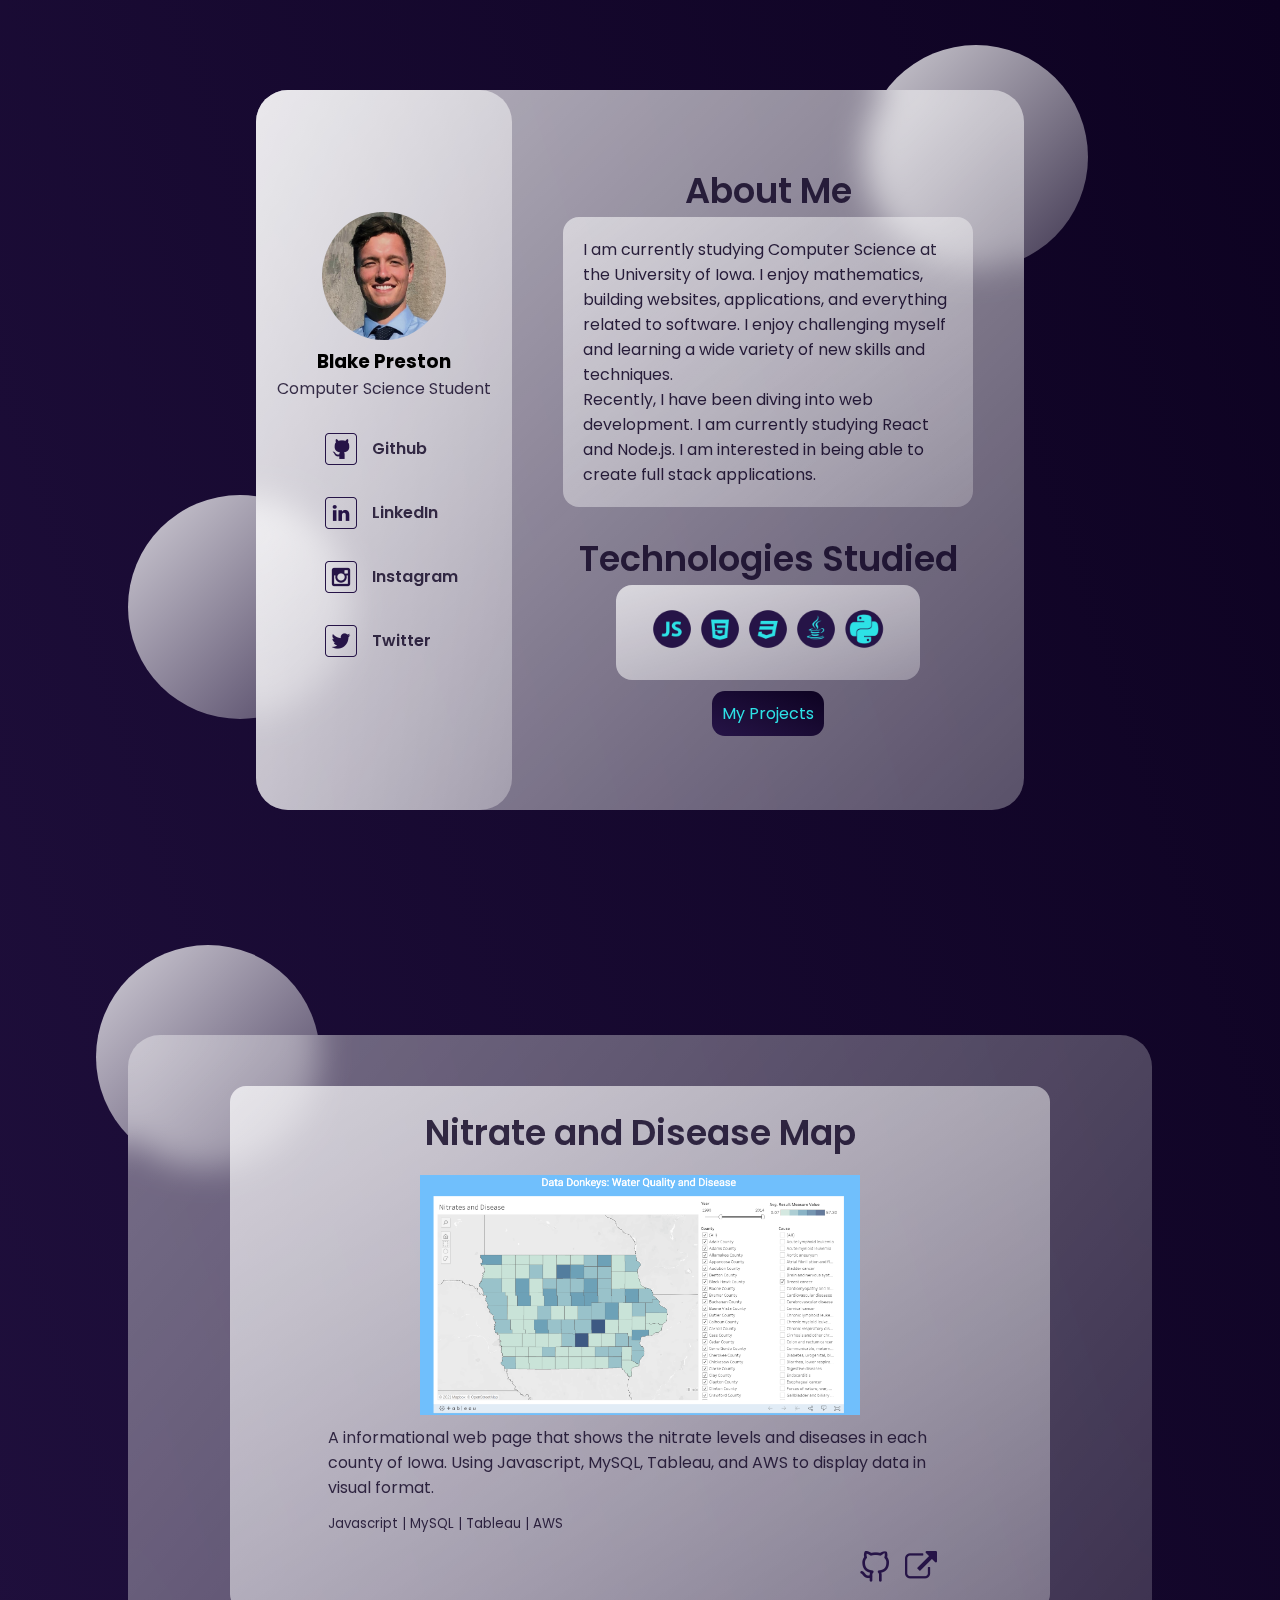
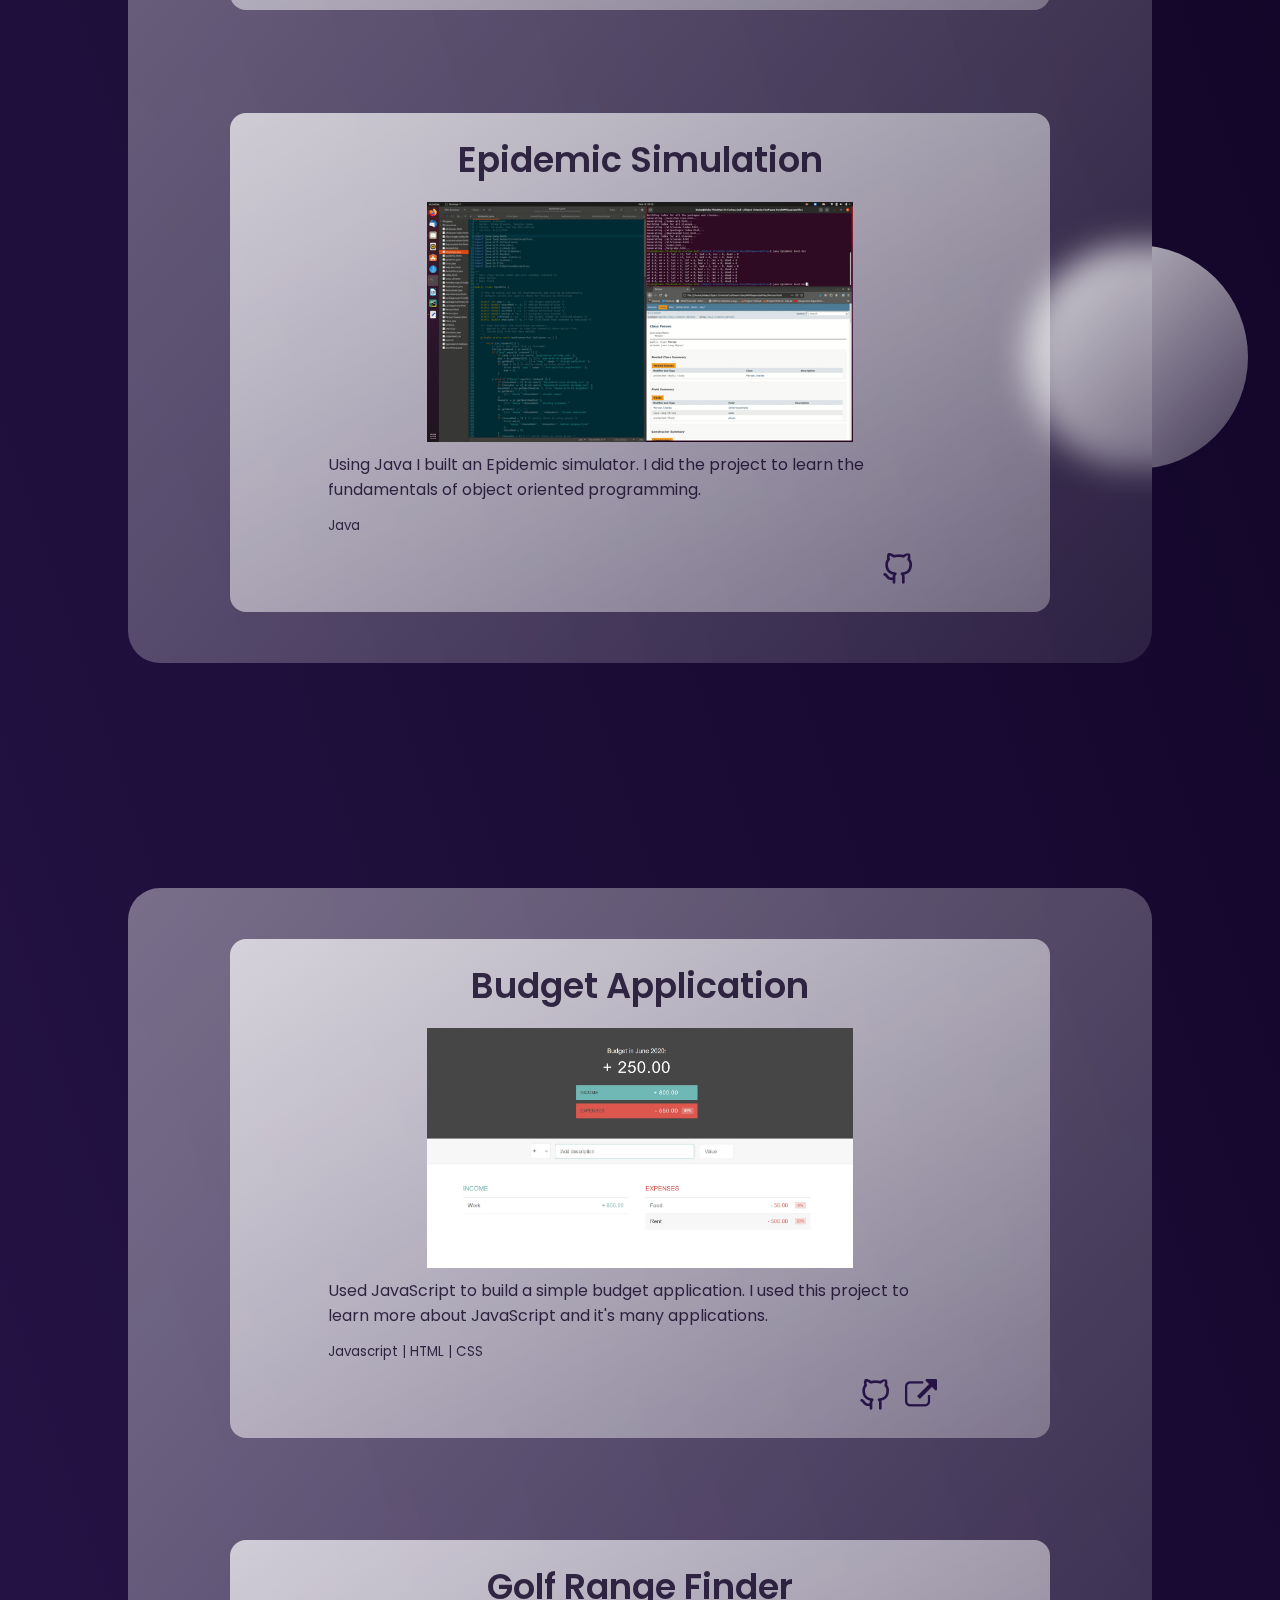
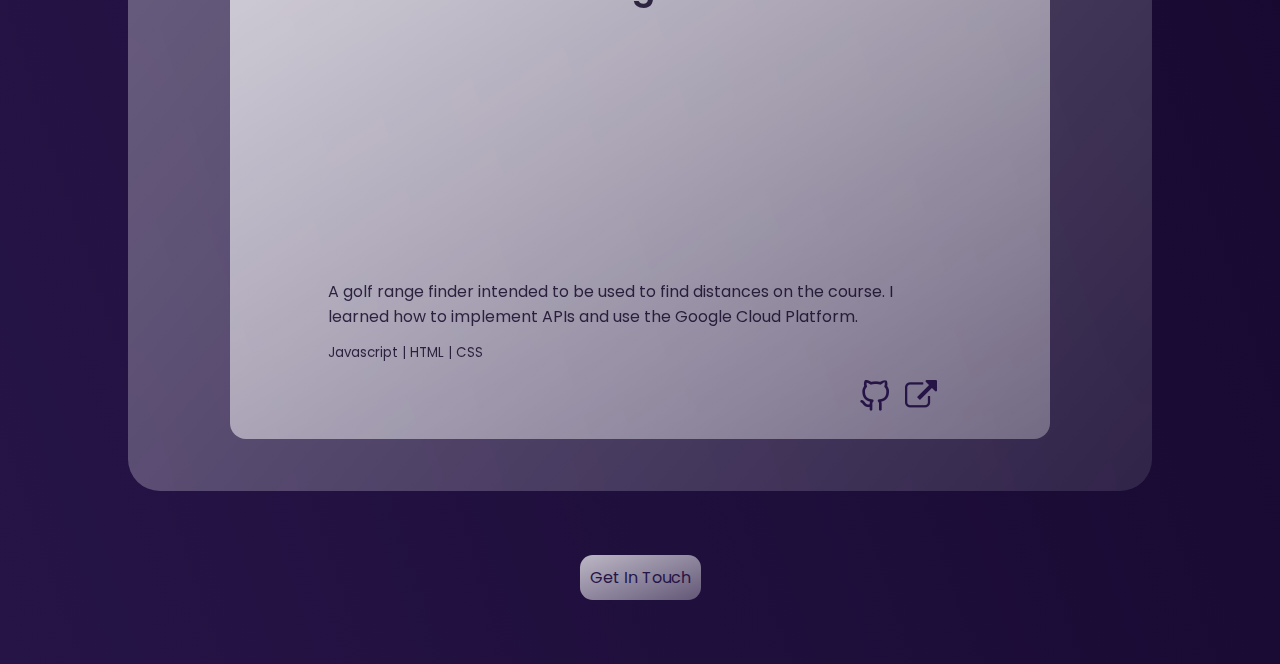
==== index.html @ d29ff4df "Change file names" ====
<!DOCTYPE html>
<html lang="en">
<head>
    <meta charset="UTF-8">
    <meta http-equiv="X-UA-Compatible" content="IE=edge">
    <meta name="viewport" content="width=device-width">
    <link rel="stylesheet" href="style.css">
    <link rel="preconnect" href="https://fonts.gstatic.com">
    <link href="https://fonts.googleapis.com/css2?family=Poppins&display=swap" rel="stylesheet">
    <title>Blake Preston | CS Student</title>
</head>
<body>
    <main>
        <section class="mainContainer">
            <div class="dashboard">
                <div class="profile">
                    <img src="images/profilePicsmall.jpg" alt="" id="profileImage">
                    <h3>Blake Preston</h3>
                    <p>Computer Science Student</p>
                </div>
                <div class="links">
                    <a href="https://github.com/blakepreston" target="_blank" class="linkA">
                        <div class="link">
                            <img src="images/github.png" alt="">
                            <h2>Github</h2>
                        </div>
                    </a>
                    <a href="https://www.linkedin.com/in/blake-preston/" target="_blank" class="linkA">
                        <div class="link">
                            <img src="images/linkedin.png" alt="">
                            <h2>LinkedIn</h2>
                        </div>
                    </a>
                    <a href="https://www.instagram.com/blakethedev/?hl=en" target="_blank" class="linkA">
                        <div class="link">
                            <img src="images/instagram.png" alt="">
                            <h2>Instagram</h2>
                        </div>
                    </a>
                    <a href="https://twitter.com/blakeppreston" target="_blank" class="linkA">
                        <div class="link">
                            <img src="images/twitter.png" alt="">
                            <h2>Twitter</h2>
                        </div>
                    </a>
                </div>
            </div>

        <div class="dashboard2">
            <div class="about">
                <h1>About Me</h1>
                <p>
                    I am currently studying Computer Science at the University of Iowa. I enjoy mathematics, 
                    building websites, applications, and everything related to software. I enjoy challenging 
                    myself and learning a wide variety of new skills and techniques.
                <br>
                    Recently, I have been diving into web development. I am currently studying React and Node.js.
                    I am interested in being able to create full stack applications.
                </p>
            </div>
                <div class="technology">
                    <h1>Technologies Studied</h1>
                    <div class="logos">
                        <div class="logo">
                            <img src="images/javascript2.png" alt="">
                        </div>
                        <div class="logo">
                            <img src="images/html2.png" alt="">
                        </div>
                        <div class="logo">
                            <img src="images/css2.png" alt="">
                        </div>
                        <div class="logo">
                            <img src="images/java.png" alt="">
                        </div>
                        <div class="logo">
                            <img src="images/python.png" alt="">
                        </div>
                    </div>
                 </div>

                 <div class="dashboardButton">
                     <a href="#secondContainer">My Projects</a>
                 </div>
        </div>
        </section>

        <section class="secondContainer" id="secondContainer">
            <div class="projectsTab">
                <h1>Nitrate and Disease Map</h1>
                <img src="images/nitrateMap.PNG" alt="" id="projectImage">
                <p>
                    A informational web page that shows the nitrate levels and diseases in each county
                    of Iowa. Using Javascript, MySQL, Tableau, and AWS to display data in visual format. 
                </p>
                <p><small>Javascript  |  MySQL  |  Tableau  |  AWS</small></p>
                <div class="buttons">
                    <a href="https://github.com/blakepreston/DiseaseAndNitrates" target="_blank"><img src="images/gitmini.png" alt=""></a>
                    <a href="https://nitratesdisease.netlify.app/" target="_blank"><img src="images/link.png" alt=""></a>
                </div>
            </div>
            <div class="projectsTab">
                <h1>Epidemic Simulation</h1>
                <img src="images/Epidemic.gif" alt="" id="projectImage">
                <p>
                    Using Java I built an Epidemic simulator. I did the project to learn the fundamentals 
                    of object oriented programming. 
                </p>
                <p><small>Java</small></p>
                <div class="buttons">
                    <a href="https://github.com/blakepreston/EpidemicSimulator" target="_blank"><img src="images/gitmini.png" alt=""></a>
                    <!-- <a href=""><img src="images/link.png" alt=""></a> -->
                </div>
            </div>
        </section>

        <section class="thirdContainer">
            <div class="projectsTab">
                <h1>Budget Application</h1>
                <img src="images/budgetApplication.JPG" alt="" id="projectImage">
                <p>
                    Used JavaScript to build a simple budget application. I used this project to learn more 
                    about JavaScript and it's many applications. 
                </p>
                <p><small>Javascript  |  HTML  |  CSS  </small></p>
                <div class="buttons">
                    <a href="https://github.com/blakepreston/BudgetApp" target="_blank"><img src="images/gitmini.png" alt=""></a>
                    <a href="https://blakebudgetapp.netlify.app/" target="_blank"><img src="images/link.png" alt=""></a>
                </div>
            </div>
            <div class="projectsTab">
                <h1>Golf Range Finder</h1>
                <img src="images/rangeFinder.PNG" alt="" id="projectImage">
                <p>
                    A golf range finder intended to be used to find distances on the course. I learned how to implement
                    APIs and use the Google Cloud Platform. 
                </p>
                <p><small>Javascript  |  HTML  |  CSS  </small></p>
                <div class="buttons">
                    <a href="https://github.com/blakepreston/GolfRangeFinder" target="_blank"><img src="images/gitmini.png" alt=""></a>
                    <a href="https://rangefinder.netlify.app/" target="_blank"><img src="images/link.png" alt=""></a>
                </div>
            </div>
        </section>

        <div class="contactMe">
            <a href="mailto:blake.p.preston@gmail.com">Get In Touch</a>
        </div>

    </main>


    <div class="circle1"></div>
    <div class="circle2"></div>
    <div class="circle3"></div>
    <div class="circle4"></div>
</body>
</html>
---- style.css ----
* {
  margin: 0;
  padding: 0;
  box-sizing: border-box;
  font-family: "Poppins", sans-serif;
  scroll-behavior: smooth;
}

h1 {
  color: #0d0221;
  opacity: 0.8;
  font-weight: 600;
  font-size: 2.2rem;
}

h2 {
  color: #0d0221;
  opacity: 0.8;
  font-weight: 600;
  font-size: 1rem;
}

p {
  color: #0d0221;
  opacity: 0.8;
}

main {
  min-height: 100vh;
  background: linear-gradient(to right top, #261447, #0d0221);
  display: flex;
  align-items: center;
  justify-content: center;
  flex-direction: column;
}

.mainContainer {
  background: white;
  min-height: 80vh;
  width: 60%;
  background: linear-gradient(
    to right bottom,
    rgba(255, 255, 255, 0.7),
    rgba(255, 255, 255, 0.3)
  );
  border-radius: 2rem;
  z-index: 5;
  backdrop-filter: blur(1rem);
  display: flex;
  margin-top: 10vh;
}

.circle1,
.circle2,
.circle3,
.circle4 {
  background: white;
  background: linear-gradient(
    to right bottom,
    rgba(255, 255, 255, 0.8),
    rgba(255, 255, 255, 0.2)
  );
  width: 20em;
  height: 20em;
  position: absolute;
  z-index: 1;
  border-radius: 50%;
}

.circle1 {
  top: 5%;
  right: 15%;
}

.circle2 {
  top: 55%;
  left: 10%;
}

.circle3 {
  top: 105%;
  right: 75%;
}

.circle4 {
  top: 205%;
  left: 80%;
}

#profileImage {
  height: 8rem;
  border-radius: 50%;
}

.link img {
  height: 2rem;
  padding: 0rem 15px;
}

.linkA {
  text-decoration: none;
  color: #0d0221;
}

.dashboard {
  flex: 0.8;
  display: flex;
  justify-content: center;
  align-items: center;
  flex-direction: column;
  text-align: center;
  background: linear-gradient(
    to right bottom,
    rgba(255, 255, 255, 0.7),
    rgba(255, 255, 255, 0.3)
  );
  border-radius: 2rem;
}

.link {
  display: flex;
  margin: 2rem 0rem;
  align-items: center;
}

.dashboard2 {
  flex: 1.6;
  display: flex;
  justify-content: center;
  align-items: center;
  flex-direction: column;
}

.about p {
  /* width: 80%; */
  background: linear-gradient(
    to right bottom,
    rgba(255, 255, 255, 0.7),
    rgba(255, 255, 255, 0.3)
  );
  padding: 20px;
  border-radius: 1rem;
  margin-left: 10%;
  margin-right: 10%;
}

.about h1 {
  text-align: center;
}

.technology h1 {
  text-align: center;
  margin-top: 25px;
}

.logos {
  background: linear-gradient(
    to right bottom,
    rgba(255, 255, 255, 0.7),
    rgba(255, 255, 255, 0.3)
  );
  padding: 20px;
  border-radius: 1rem;
  margin-left: 10%;
  margin-right: 10%;
}

.logos {
  display: flex;
  justify-content: center;
  align-items: center;
}

.logos img {
  height: 3rem;
}

.dashboardButton {
  background: linear-gradient(to right top, #261447, #0d0221);
  padding: 10px;
  border-radius: 0.8rem;
  margin-top: 2%;
  margin-left: 10%;
  margin-right: 10%;
  transition-duration: 0.2s;
}

.dashboardButton a:hover {
  padding: 11px;
  transition-duration: 0.2s;
}

.dashboardButton a {
  text-decoration: none;
  color: #2de2e6;
  transition-duration: 0.2s;
}

/***Project Containers***/

.secondContainer {
  background: white;
  min-height: 80vh;
  width: 80%;
  background: linear-gradient(
    to right bottom,
    rgba(255, 255, 255, 0.4),
    rgba(255, 255, 255, 0.1)
  );
  border-radius: 2rem;
  z-index: 5;
  backdrop-filter: blur(1rem);
  display: flex;
  margin-top: 25vh;
}

.thirdContainer {
  background: white;
  min-height: 80vh;
  width: 80%;
  background: linear-gradient(
    to right bottom,
    rgba(255, 255, 255, 0.4),
    rgba(255, 255, 255, 0.1)
  );
  border-radius: 2rem;
  z-index: 5;
  backdrop-filter: blur(1rem);
  display: flex;
  margin-top: 25vh;
}

.projectsTab {
  width: 40%;
  background: linear-gradient(
    to right bottom,
    rgba(255, 255, 255, 0.7),
    rgba(255, 255, 255, 0.3)
  );
  padding: 20px;
  border-radius: 1rem;
  margin-left: 5%;
  margin-right: 5%;
  margin-top: 5%;
  margin-bottom: 5%;
  display: flex;
  flex-direction: column;
  align-items: center;
  justify-content: center;
}

.projectsTab img {
  margin-top: 1rem;
  height: 15rem;
}

.projectsTab p {
  width: 80%;
  margin-top: 10px;
}

.buttons img {
  height: 2rem;
  margin-left: 10px;
}

.buttons {
  margin-left: 65%;
}

/** Scroll Bar **/
/* width */
::-webkit-scrollbar {
  width: 10px;
  background: #0d0221;
}

::-webkit-scrollbar-track {
  width: 5px;
}

/* Handle */
::-webkit-scrollbar-thumb {
  background: #261447;
  border-radius: 10px;
}

/** Contact Me **/

.contactMe {
  background: linear-gradient(
    to right bottom,
    rgba(255, 255, 255, 0.7),
    rgba(255, 255, 255, 0.3)
  );
  padding: 10px;
  border-radius: 0.8rem;
  margin-top: 5%;
  margin-left: 10%;
  margin-right: 10%;
  margin-bottom: 5%;
  transition-duration: 0.2s;
}

.contactMe a:hover {
  padding: 11px;
  transition-duration: 0.2s;
  color: #2de2e6;
}

.contactMe a {
  text-decoration: none;
  color: #261447;
  transition-duration: 0.2s;
}

/** Mobile Set Up **/

@media screen and (max-width: 1500px) {
  .secondContainer {
    flex-direction: column;
    justify-content: center;
    align-items: center;
  }

  .thirdContainer {
    flex-direction: column;
    justify-content: center;
    align-items: center;
  }
}

@media screen and (max-width: 825px) {
  .mainContainer {
    width: 90vw;
  }

  .circle4 {
    top: 205%;
    left: 50%;
  }
}

@media screen and (max-width: 1600px) {
  .circle1,
  .circle2,
  .circle3,
  .circle4 {
    width: 18em;
    height: 18em;
  }
}

@media screen and (max-width: 1435px) {
  .circle1,
  .circle2,
  .circle3,
  .circle4 {
    width: 16em;
    height: 16em;
  }
}

@media screen and (max-width: 1284px) {
  .circle1,
  .circle2,
  .circle3,
  .circle4 {
    width: 14em;
    height: 14em;
  }

  .projectsTab {
    width: 80%;
  }
}

@media screen and (max-width: 1118px) {
  .circle1,
  .circle2,
  .circle3,
  .circle4 {
    width: 12em;
    height: 12em;
  }

  .projectsTab {
    width: 80%;
  }
}

@media screen and (max-width: 956px) {
  .circle1,
  .circle2,
  .circle3,
  .circle4 {
    width: 10em;
    height: 10em;
  }
}

@media screen and (max-width: 500px) {
  .mainContainer {
    flex-direction: column;
    padding-bottom: 25px;
  }

  .dashboard {
    padding-top: 25px;
  }
}

@media screen and (max-width: 728px) {
  .projectsTab {
    width: 90%;
  }

  .secondContainer {
    width: 95%;
  }

  .thirdContainer {
    width: 95%;
  }
}

@media screen and (max-width: 550px) {
  #projectImage {
    height: 12rem;
  }
}

@media screen and (max-width: 430px) {
  #projectImage {
    height: 10rem;
  }
}
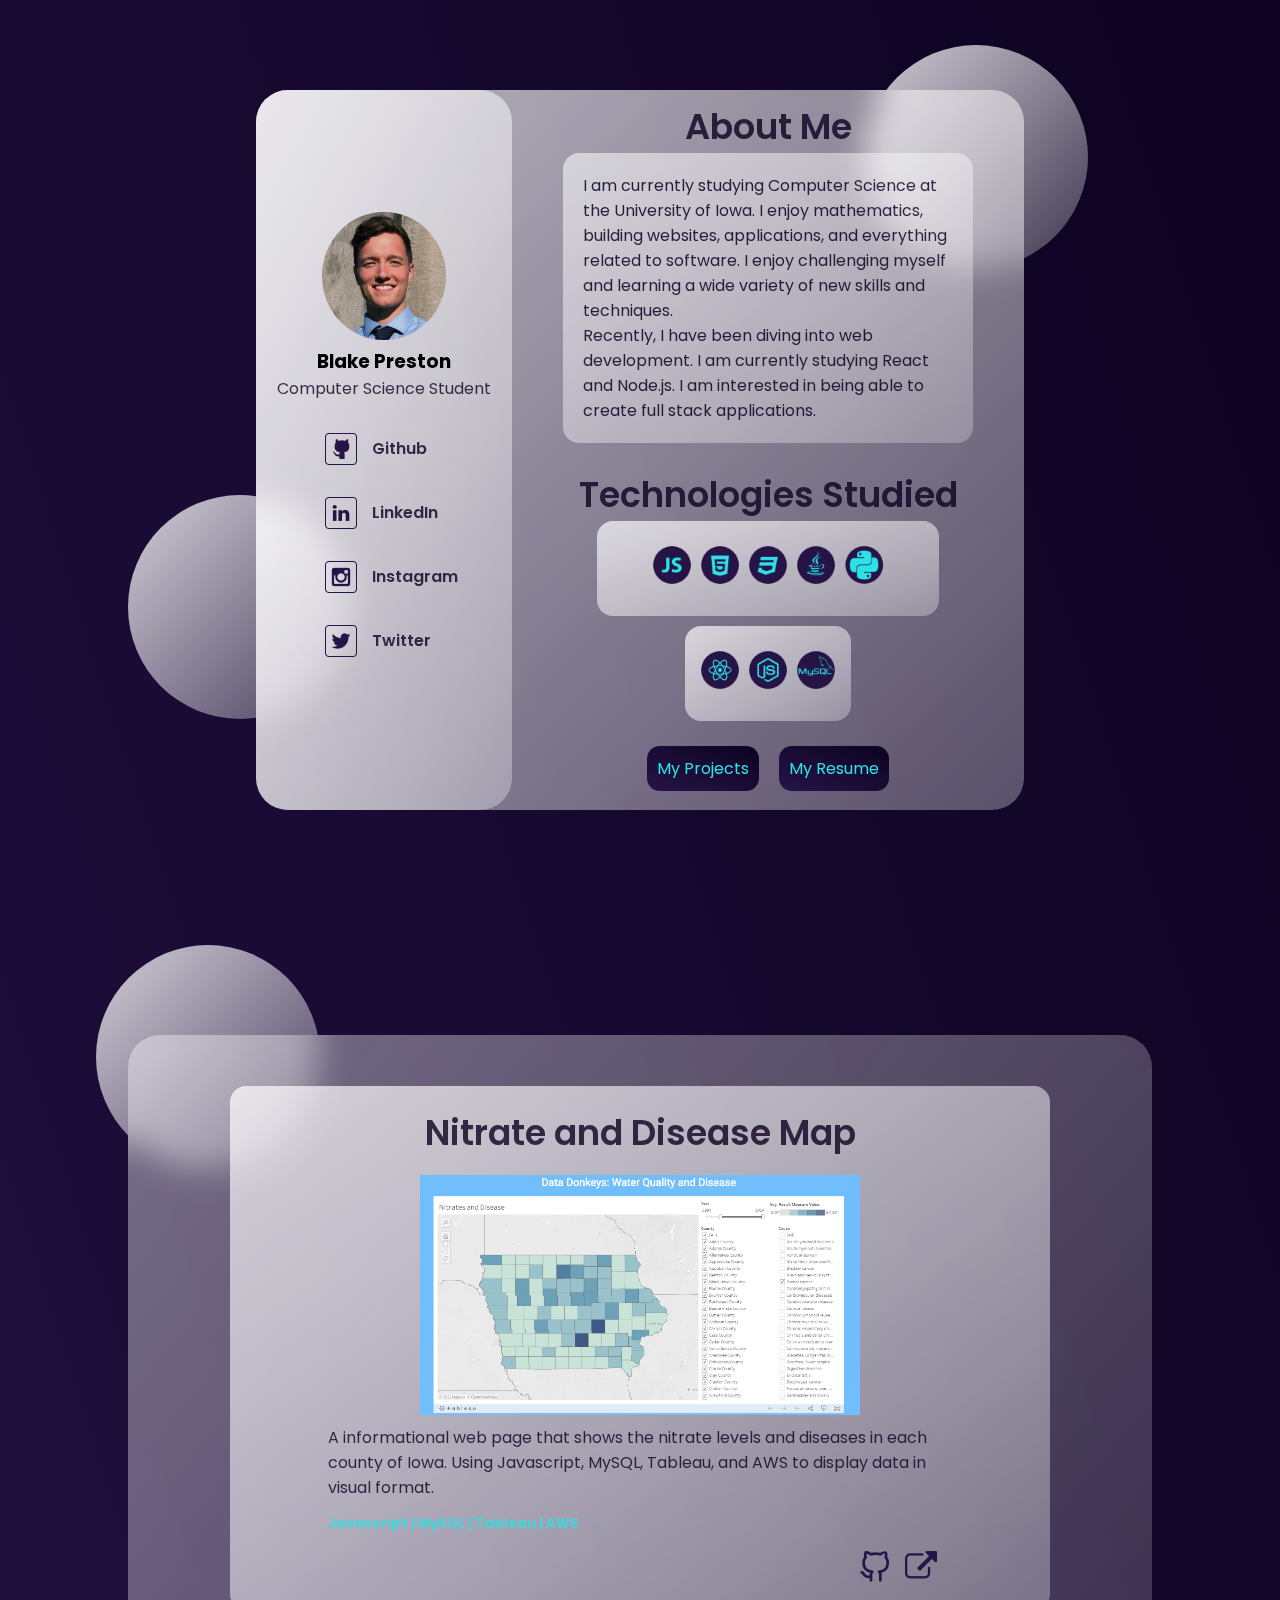
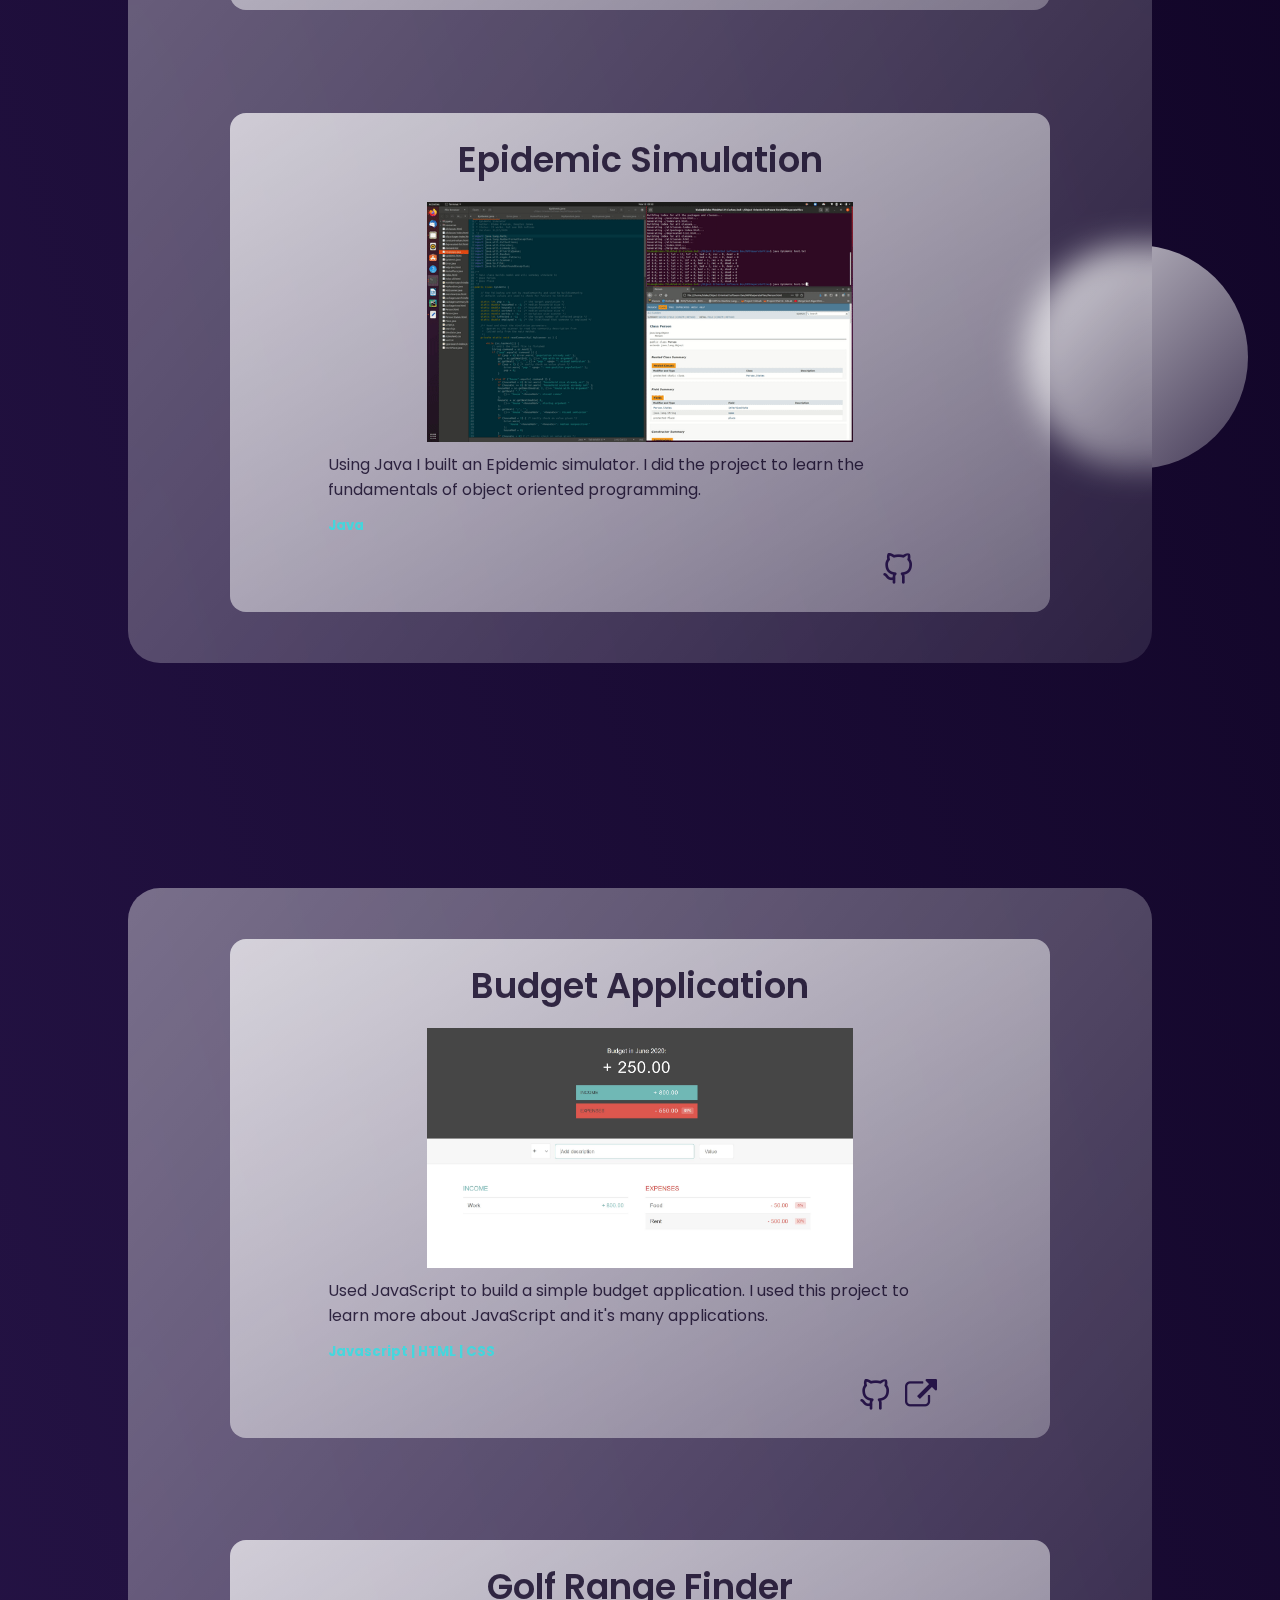
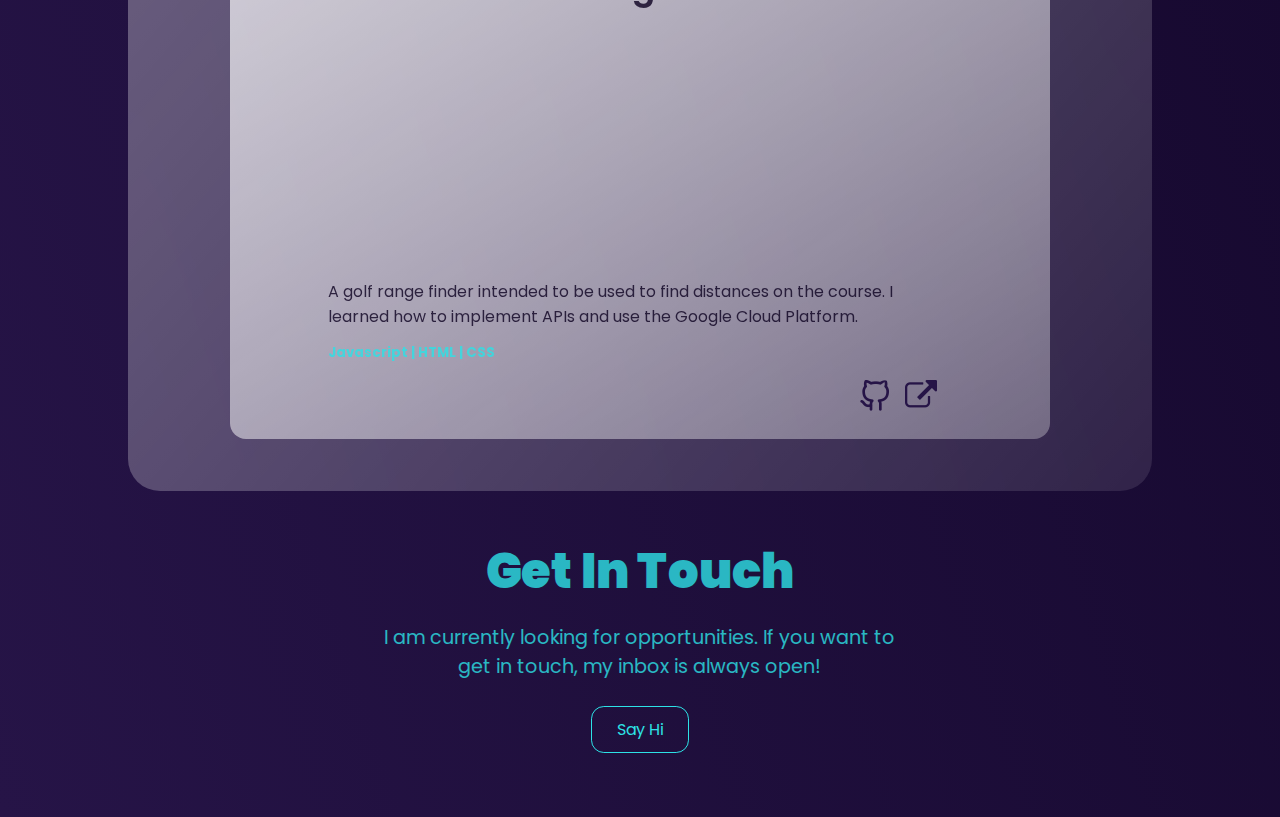
==== commit 63969b23: "Added more technologies" ====
--- a/index.html
+++ b/index.html
@@ -79,9 +79,35 @@
                     </div>
                  </div>
 
-                 <div class="dashboardButton">
-                     <a href="#secondContainer">My Projects</a>
+                 <div class="technology2">
+                    <div class="logos">
+                        <div class="logo">
+                            <img src="images/react.png" alt="">
+                        </div>
+                        <div class="logo">
+                            <img src="images/nodejs.png" alt="">
+                        </div>
+                        <div class="logo">
+                            <img src="images/mysql.png" alt="">
+                        </div>
+                        <!-- <div class="logo">
+                            <img src="images/java.png" alt="">
+                        </div>
+                        <div class="logo">
+                            <img src="images/python.png" alt="">
+                        </div> -->
+                    </div>
                  </div>
+
+                 <div class="buttonContainer">
+                     <div class="dashboardButton">
+                        <a href="#secondContainer">My Projects</a>
+                    </div>
+                    <div class="dashboardButton">
+                        <a href="#secondContainer">My Resume</a>
+                    </div>
+                 </div>
+                 
         </div>
         </section>
 
@@ -143,8 +169,13 @@
             </div>
         </section>
 
+        <div class="contact">
+            <h1>Get In Touch</h1>
+            <p>I am currently looking for opportunities. If you want to get in touch, my inbox is always open!</p>
+        </div>
+
         <div class="contactMe">
-            <a href="mailto:blake.p.preston@gmail.com">Get In Touch</a>
+            <a href="mailto:blake.p.preston@gmail.com">Say Hi</a>
         </div>
 
     </main>
--- a/style.css
+++ b/style.css
@@ -25,6 +25,11 @@
   opacity: 0.8;
 }
 
+small {
+  color: #2de2e6;
+  font-weight: 700;
+}
+
 main {
   min-height: 100vh;
   background: linear-gradient(to right top, #261447, #0d0221);
@@ -153,6 +158,10 @@
   margin-top: 25px;
 }
 
+.technology2 {
+  margin-top: 10px;
+}
+
 .logos {
   background: linear-gradient(
     to right bottom,
@@ -161,8 +170,8 @@
   );
   padding: 20px;
   border-radius: 1rem;
-  margin-left: 10%;
-  margin-right: 10%;
+  margin-left: 5%;
+  margin-right: 5%;
 }
 
 .logos {
@@ -180,8 +189,7 @@
   padding: 10px;
   border-radius: 0.8rem;
   margin-top: 2%;
-  margin-left: 10%;
-  margin-right: 10%;
+  margin: 10px;
   transition-duration: 0.2s;
 }
 
@@ -194,6 +202,14 @@
   text-decoration: none;
   color: #2de2e6;
   transition-duration: 0.2s;
+}
+
+.buttonContainer {
+  margin-top: 15px;
+  display: flex;
+  flex-direction: row;
+  align-items: center;
+  justify-content: center;
 }
 
 /***Project Containers***/
@@ -288,14 +304,12 @@
 /** Contact Me **/
 
 .contactMe {
-  background: linear-gradient(
-    to right bottom,
-    rgba(255, 255, 255, 0.7),
-    rgba(255, 255, 255, 0.3)
-  );
+  border: 1px solid #2de2e6;
   padding: 10px;
+  padding-left: 25px;
+  padding-right: 25px;
   border-radius: 0.8rem;
-  margin-top: 5%;
+  margin-top: 2%;
   margin-left: 10%;
   margin-right: 10%;
   margin-bottom: 5%;
@@ -310,8 +324,30 @@
 
 .contactMe a {
   text-decoration: none;
-  color: #261447;
-  transition-duration: 0.2s;
+  color: #2de2e6;
+  transition-duration: 0.2s;
+}
+
+.contact {
+  display: flex;
+  justify-content: center;
+  align-items: center;
+  flex-direction: column;
+  margin-top: 45px;
+}
+
+.contact h1 {
+  color: #2de2e6;
+  font-size: 3rem;
+  font-weight: 900;
+}
+
+.contact p {
+  font-size: 1.2rem;
+  color: #2de2e6;
+  margin-top: 15px;
+  width: 60%;
+  text-align: center;
 }
 
 /** Mobile Set Up **/
@@ -359,6 +395,10 @@
     width: 16em;
     height: 16em;
   }
+
+  .projectsTab {
+    width: 90%;
+  }
 }
 
 @media screen and (max-width: 1284px) {
@@ -428,6 +468,20 @@
   #projectImage {
     height: 12rem;
   }
+
+  .projectsTab h1 {
+    font-size: 1.5rem;
+  }
+
+  .projectsTab p {
+    width: 90%;
+    margin-top: 10px;
+  }
+
+  .dashboard2 p {
+    margin-left: 3%;
+    margin-right: 3%;
+  }
 }
 
 @media screen and (max-width: 430px) {
@@ -435,3 +489,9 @@
     height: 10rem;
   }
 }
+
+@media screen and (max-width: 400px) {
+  .projectsTab h1 {
+    font-size: 1.3rem;
+  }
+}
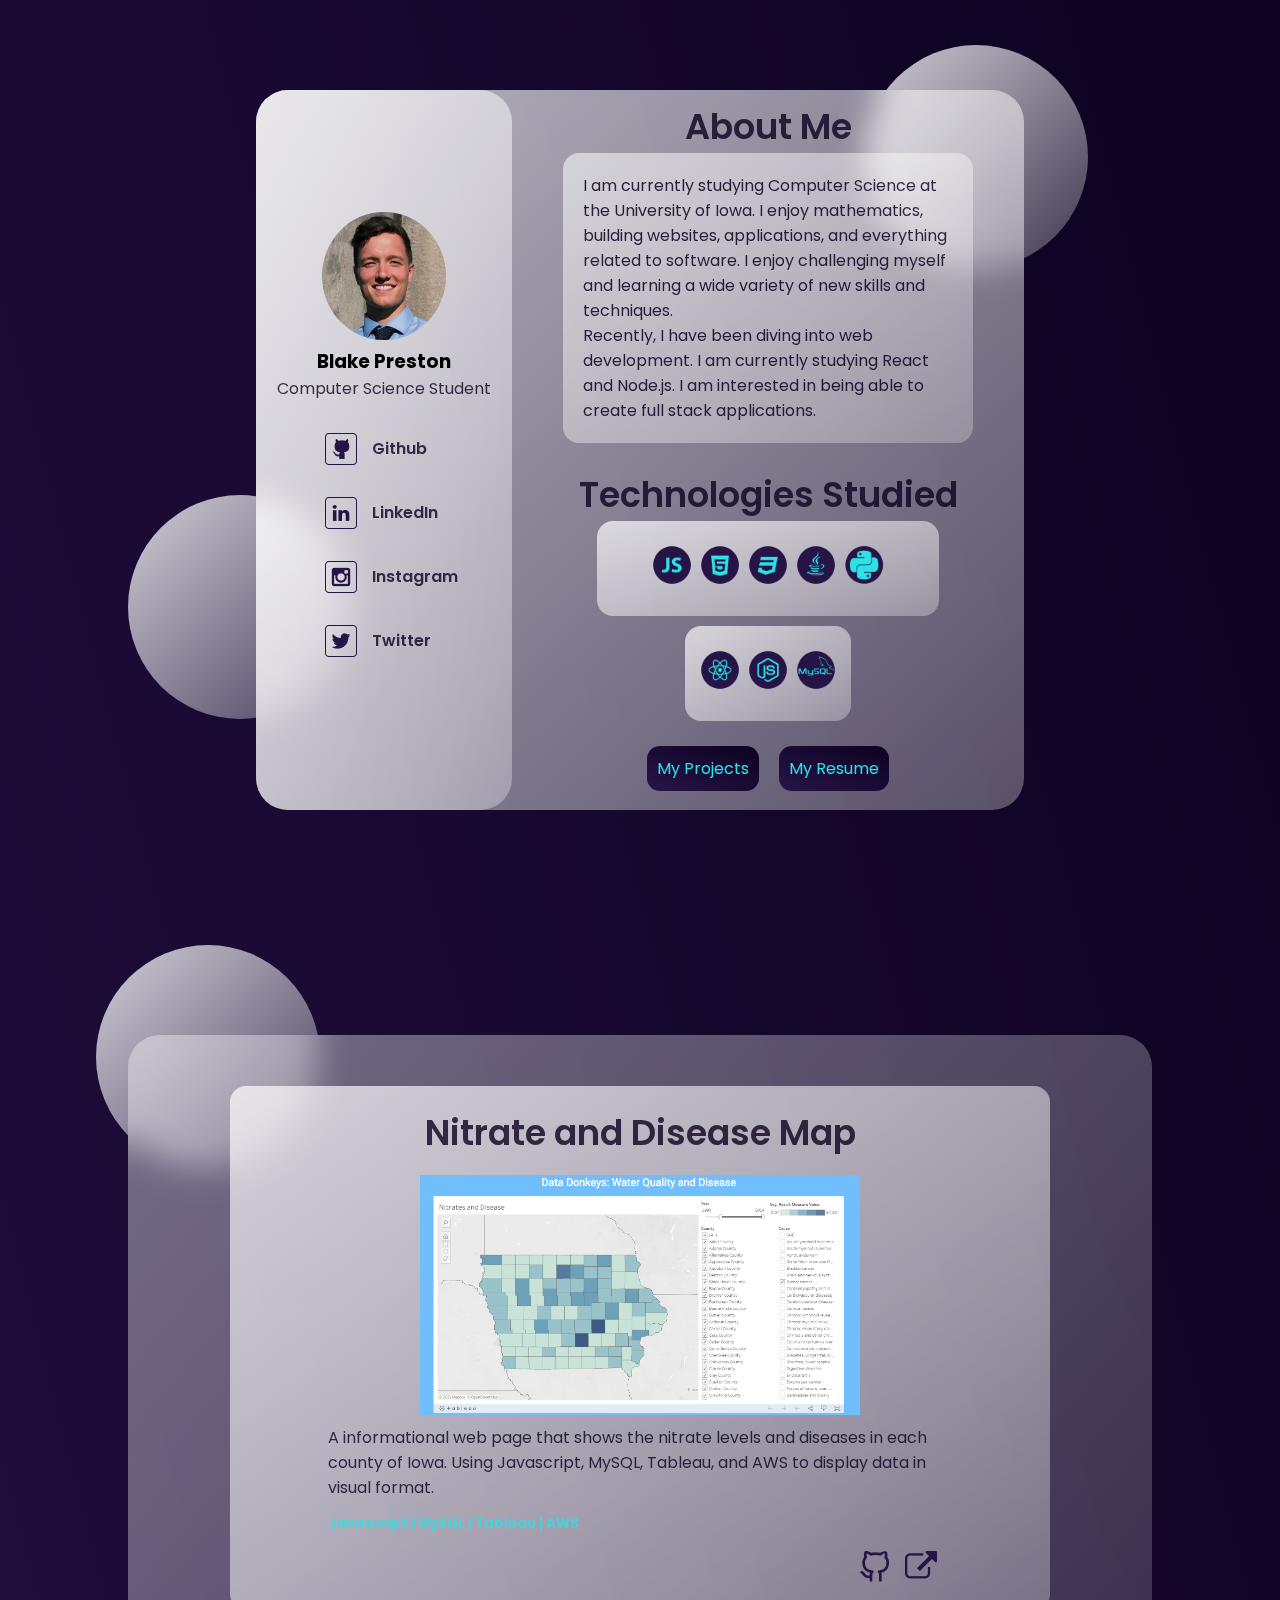
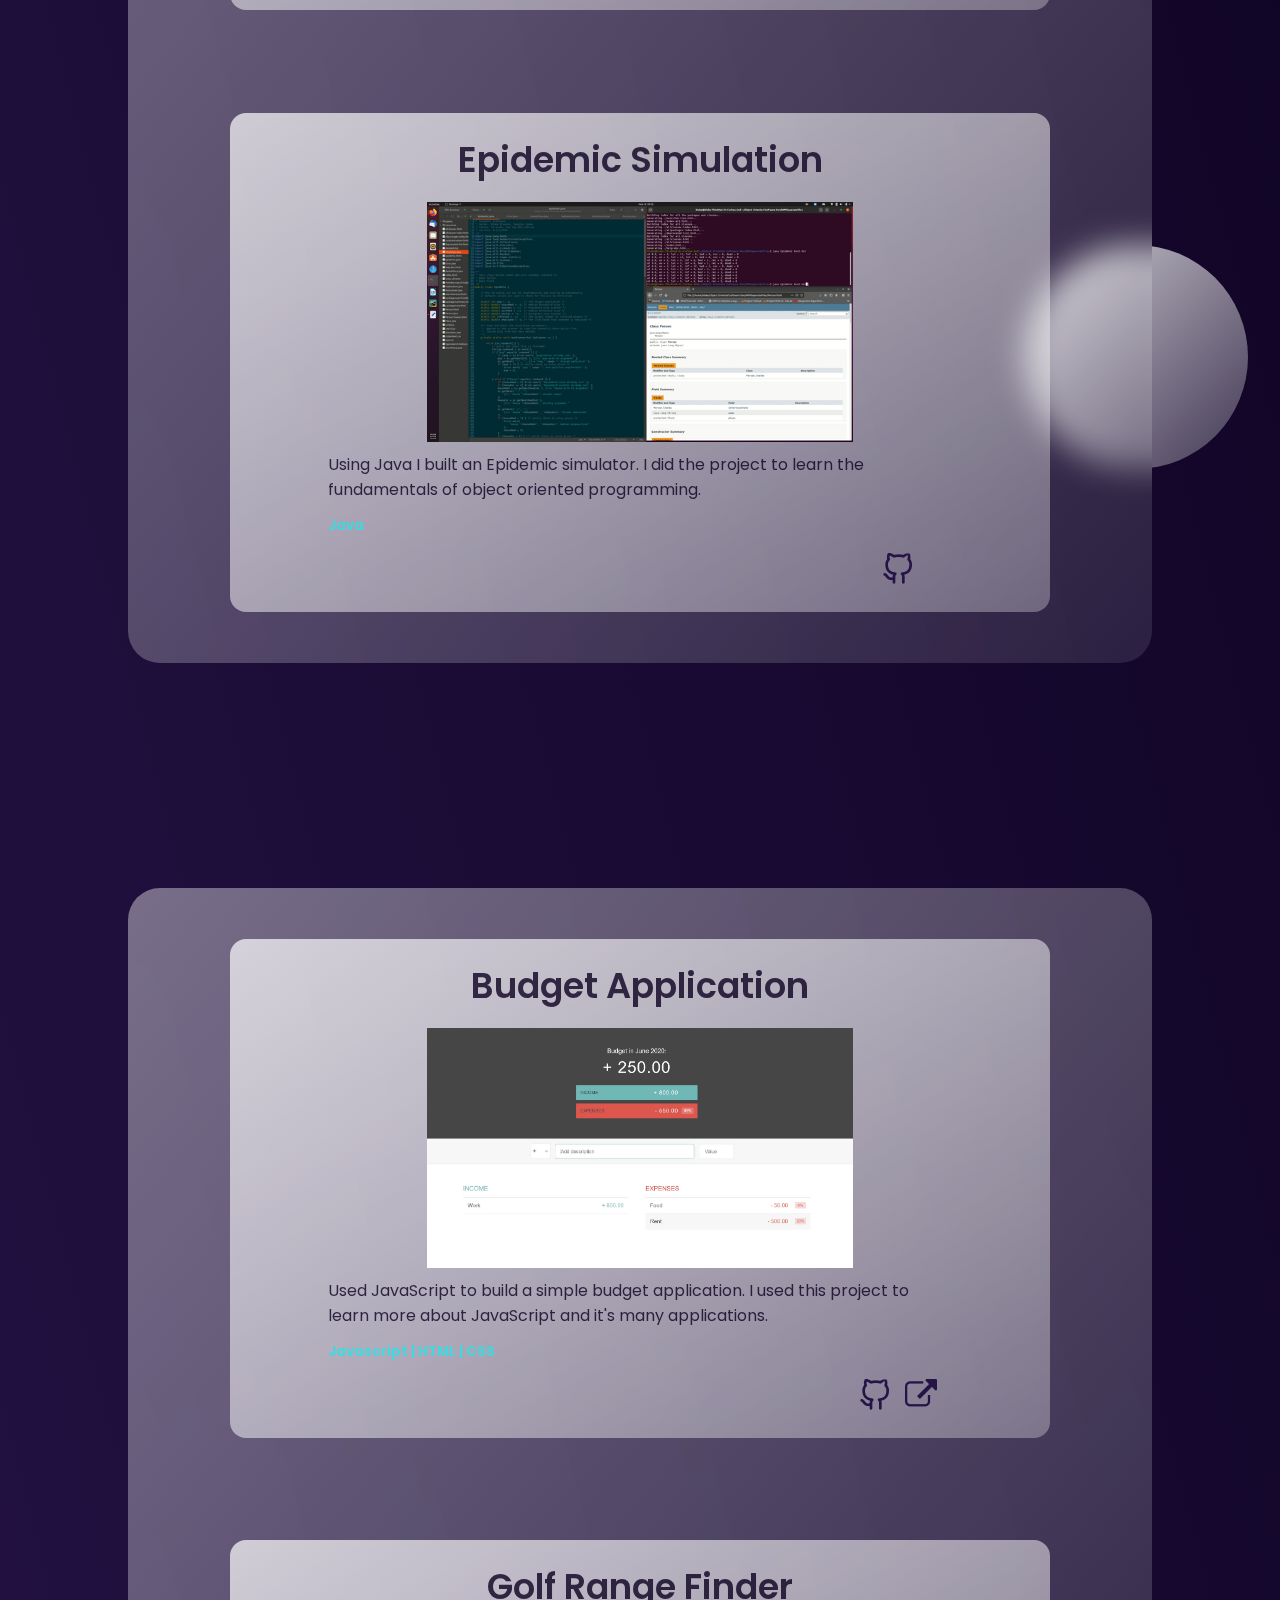
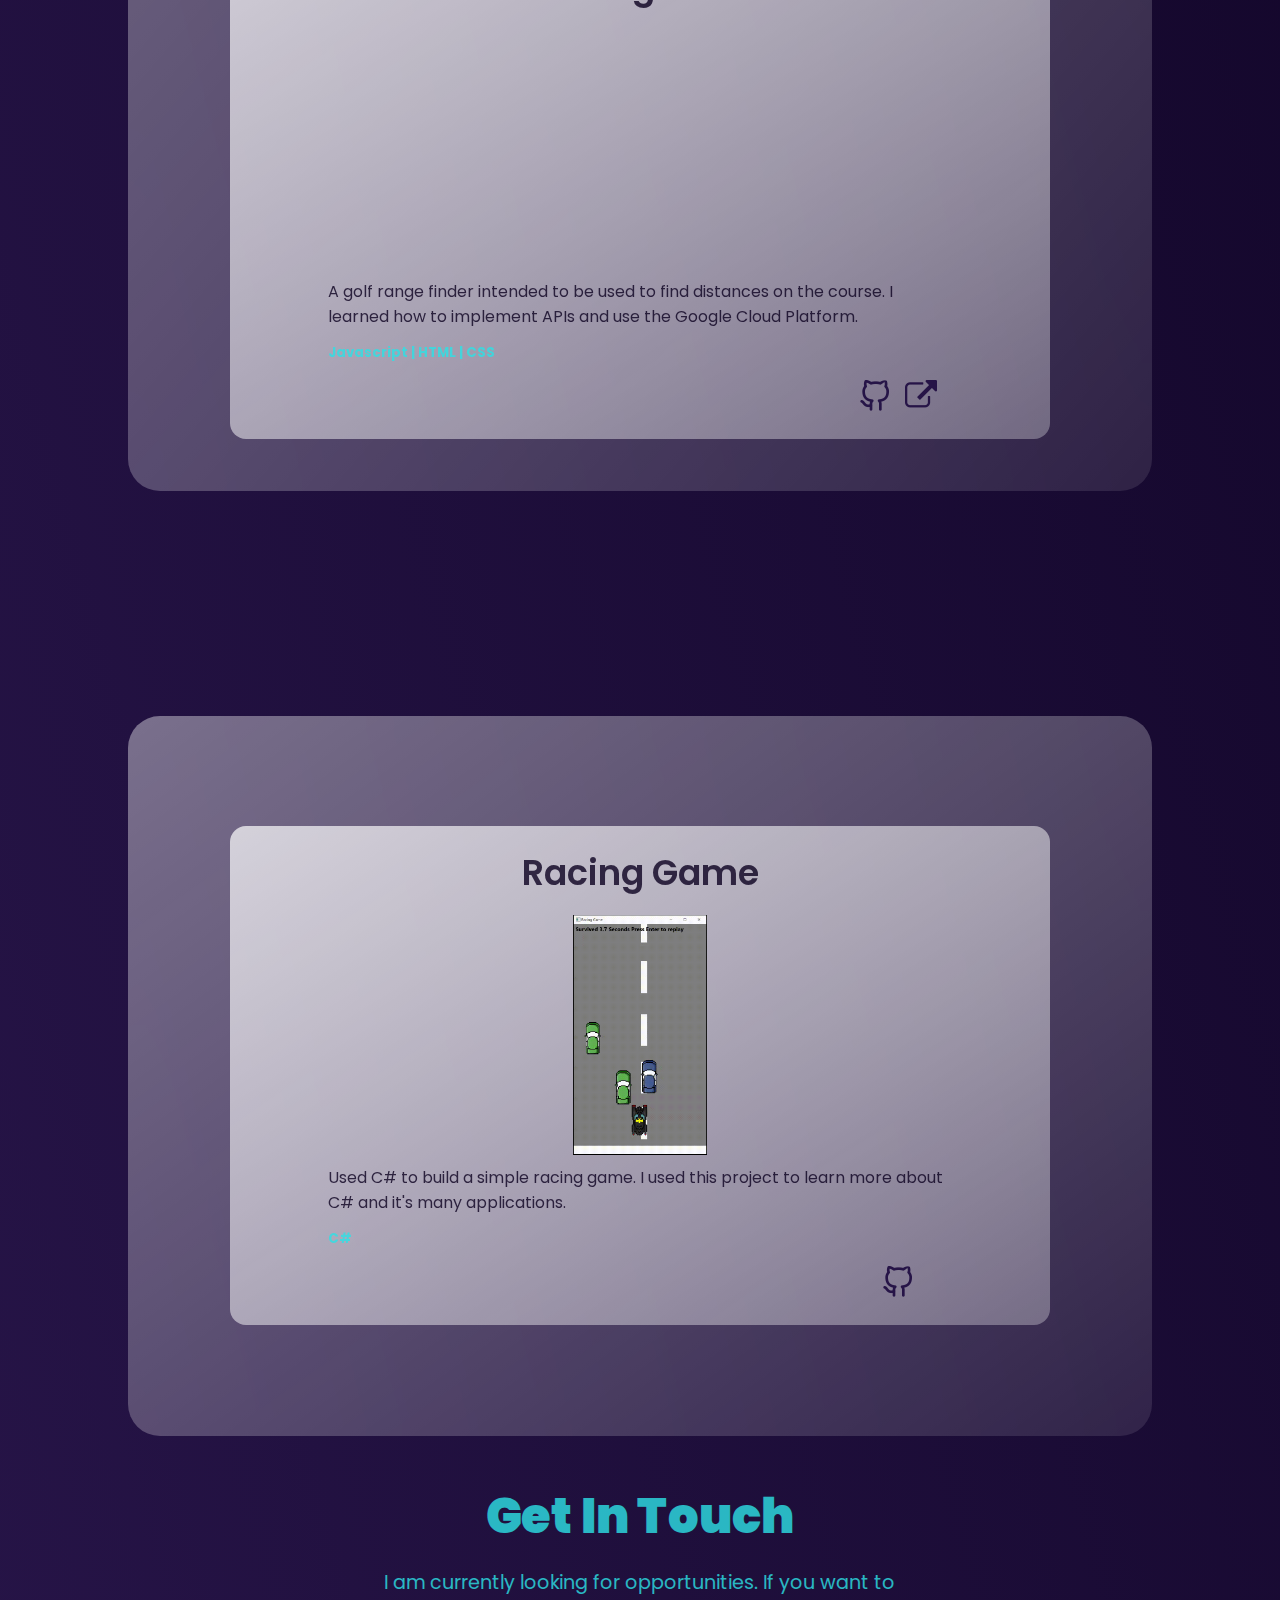
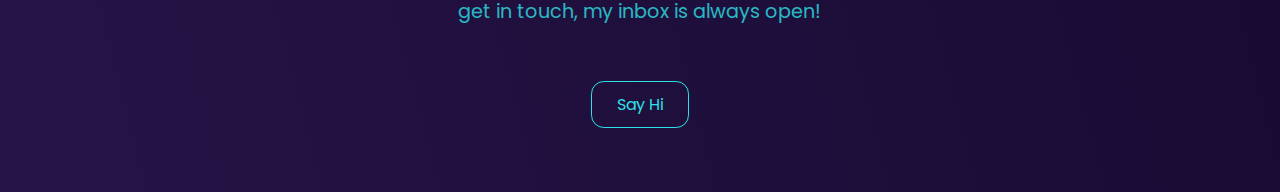
==== commit 5d77a161: "Added more projects" ====
--- a/index.html
+++ b/index.html
@@ -7,6 +7,7 @@
     <link rel="stylesheet" href="style.css">
     <link rel="preconnect" href="https://fonts.gstatic.com">
     <link href="https://fonts.googleapis.com/css2?family=Poppins&display=swap" rel="stylesheet">
+    <link rel="icon" href="images/webLogo.png">
     <title>Blake Preston | CS Student</title>
 </head>
 <body>
@@ -104,7 +105,7 @@
                         <a href="#secondContainer">My Projects</a>
                     </div>
                     <div class="dashboardButton">
-                        <a href="#secondContainer">My Resume</a>
+                        <a href="images/WebSiteResume.pdf" target="_blank">My Resume</a>
                     </div>
                  </div>
                  
@@ -165,6 +166,22 @@
                 <div class="buttons">
                     <a href="https://github.com/blakepreston/GolfRangeFinder" target="_blank"><img src="images/gitmini.png" alt=""></a>
                     <a href="https://rangefinder.netlify.app/" target="_blank"><img src="images/link.png" alt=""></a>
+                </div>
+            </div>
+        </section>
+
+        <section class="fourthContainer">
+            <div class="projectsTab">
+                <h1>Racing Game</h1>
+                <img src="images/carGame.gif" alt="" id="projectImage">
+                <p>
+                    Used C# to build a simple racing game. I used this project to learn more 
+                    about C# and it's many applications. 
+                </p>
+                <p><small>C#  </small></p>
+                <div class="buttons">
+                    <a href="https://github.com/blakepreston/Racing-Game" target="_blank"><img src="images/gitmini.png" alt=""></a>
+                    <!-- <a href="https://blakebudgetapp.netlify.app/" target="_blank"><img src="images/link.png" alt=""></a> -->
                 </div>
             </div>
         </section>
--- a/style.css
+++ b/style.css
@@ -246,6 +246,23 @@
   margin-top: 25vh;
 }
 
+.fourthContainer {
+  background: white;
+  min-height: 80vh;
+  width: 80%;
+  background: linear-gradient(
+    to right bottom,
+    rgba(255, 255, 255, 0.4),
+    rgba(255, 255, 255, 0.1)
+  );
+  border-radius: 2rem;
+  z-index: 5;
+  backdrop-filter: blur(1rem);
+  display: flex;
+  margin-top: 25vh;
+  justify-content: center;
+}
+
 .projectsTab {
   width: 40%;
   background: linear-gradient(
@@ -309,7 +326,7 @@
   padding-left: 25px;
   padding-right: 25px;
   border-radius: 0.8rem;
-  margin-top: 2%;
+  margin-top: 55px;
   margin-left: 10%;
   margin-right: 10%;
   margin-bottom: 5%;
@@ -360,6 +377,12 @@
   }
 
   .thirdContainer {
+    flex-direction: column;
+    justify-content: center;
+    align-items: center;
+  }
+
+  .fourthContainer {
     flex-direction: column;
     justify-content: center;
     align-items: center;
@@ -462,6 +485,10 @@
   .thirdContainer {
     width: 95%;
   }
+
+  .fourthContainer {
+    width: 95%;
+  }
 }
 
 @media screen and (max-width: 550px) {
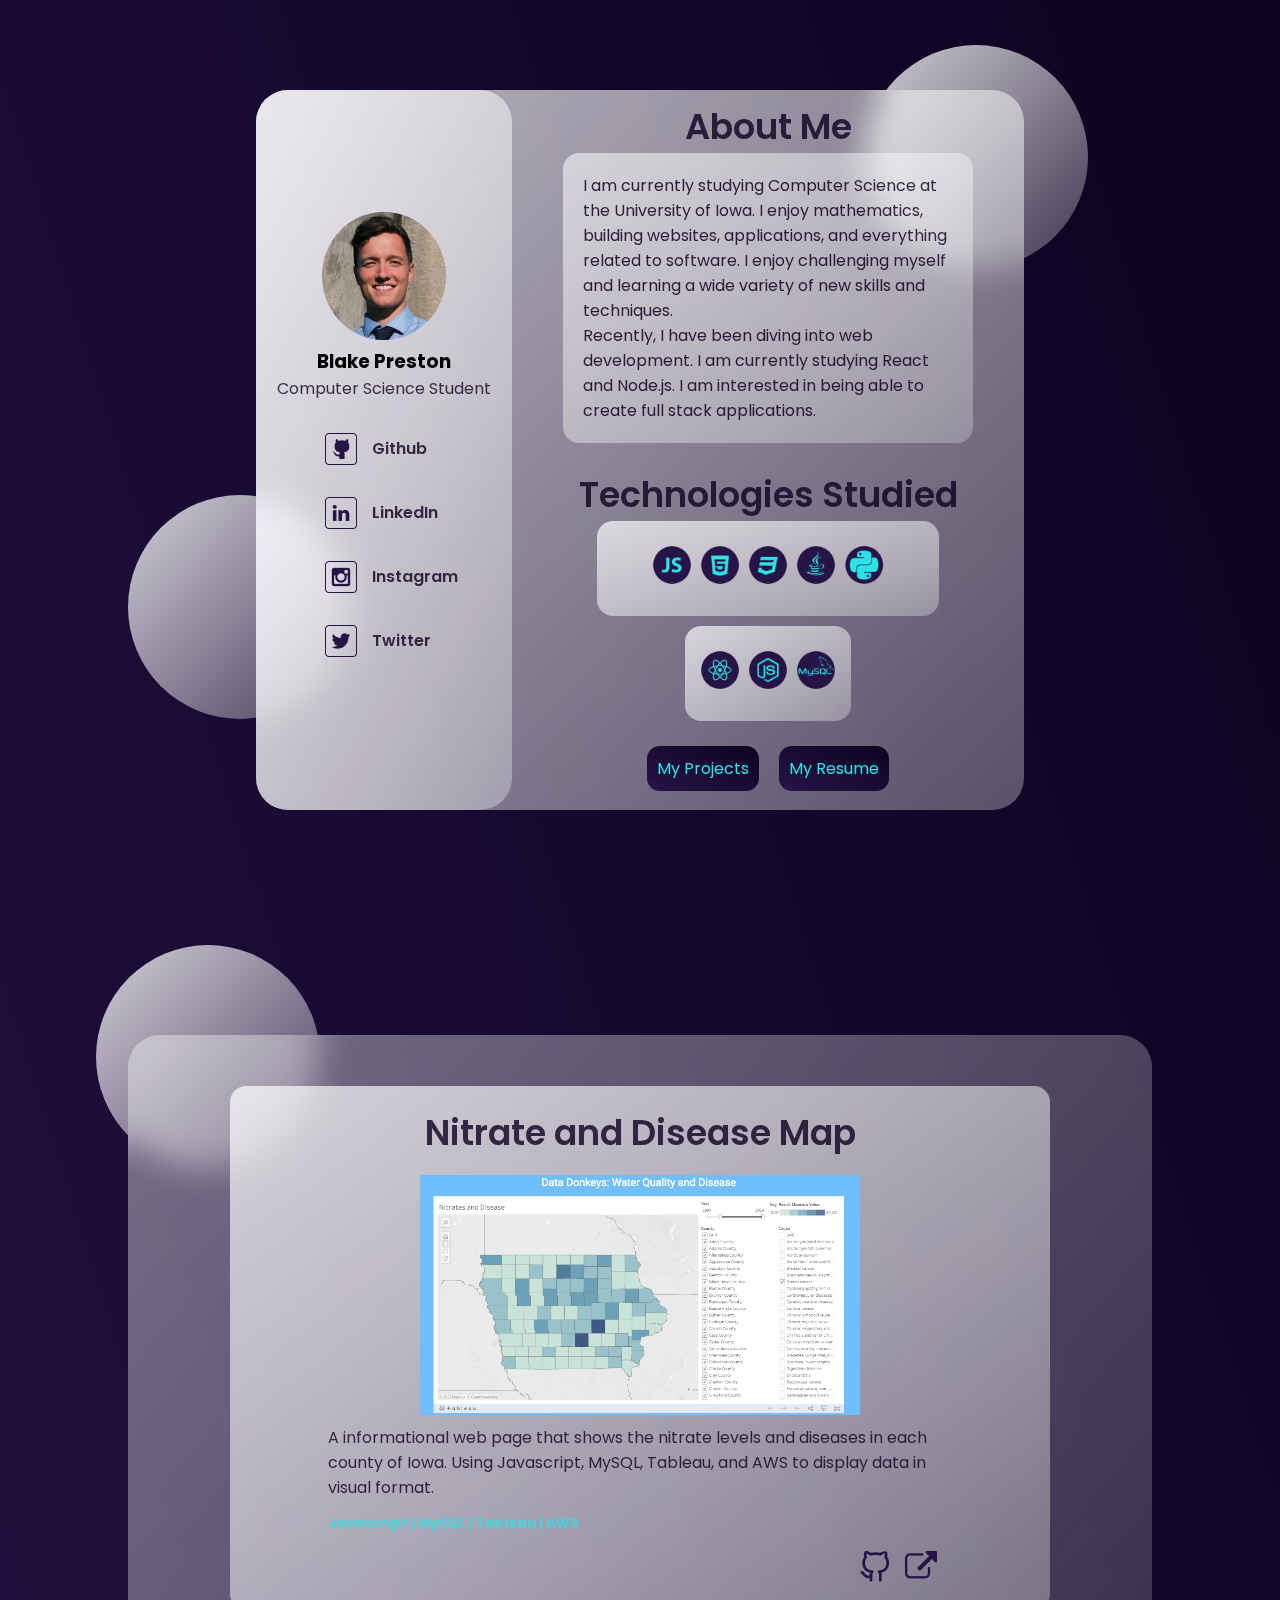
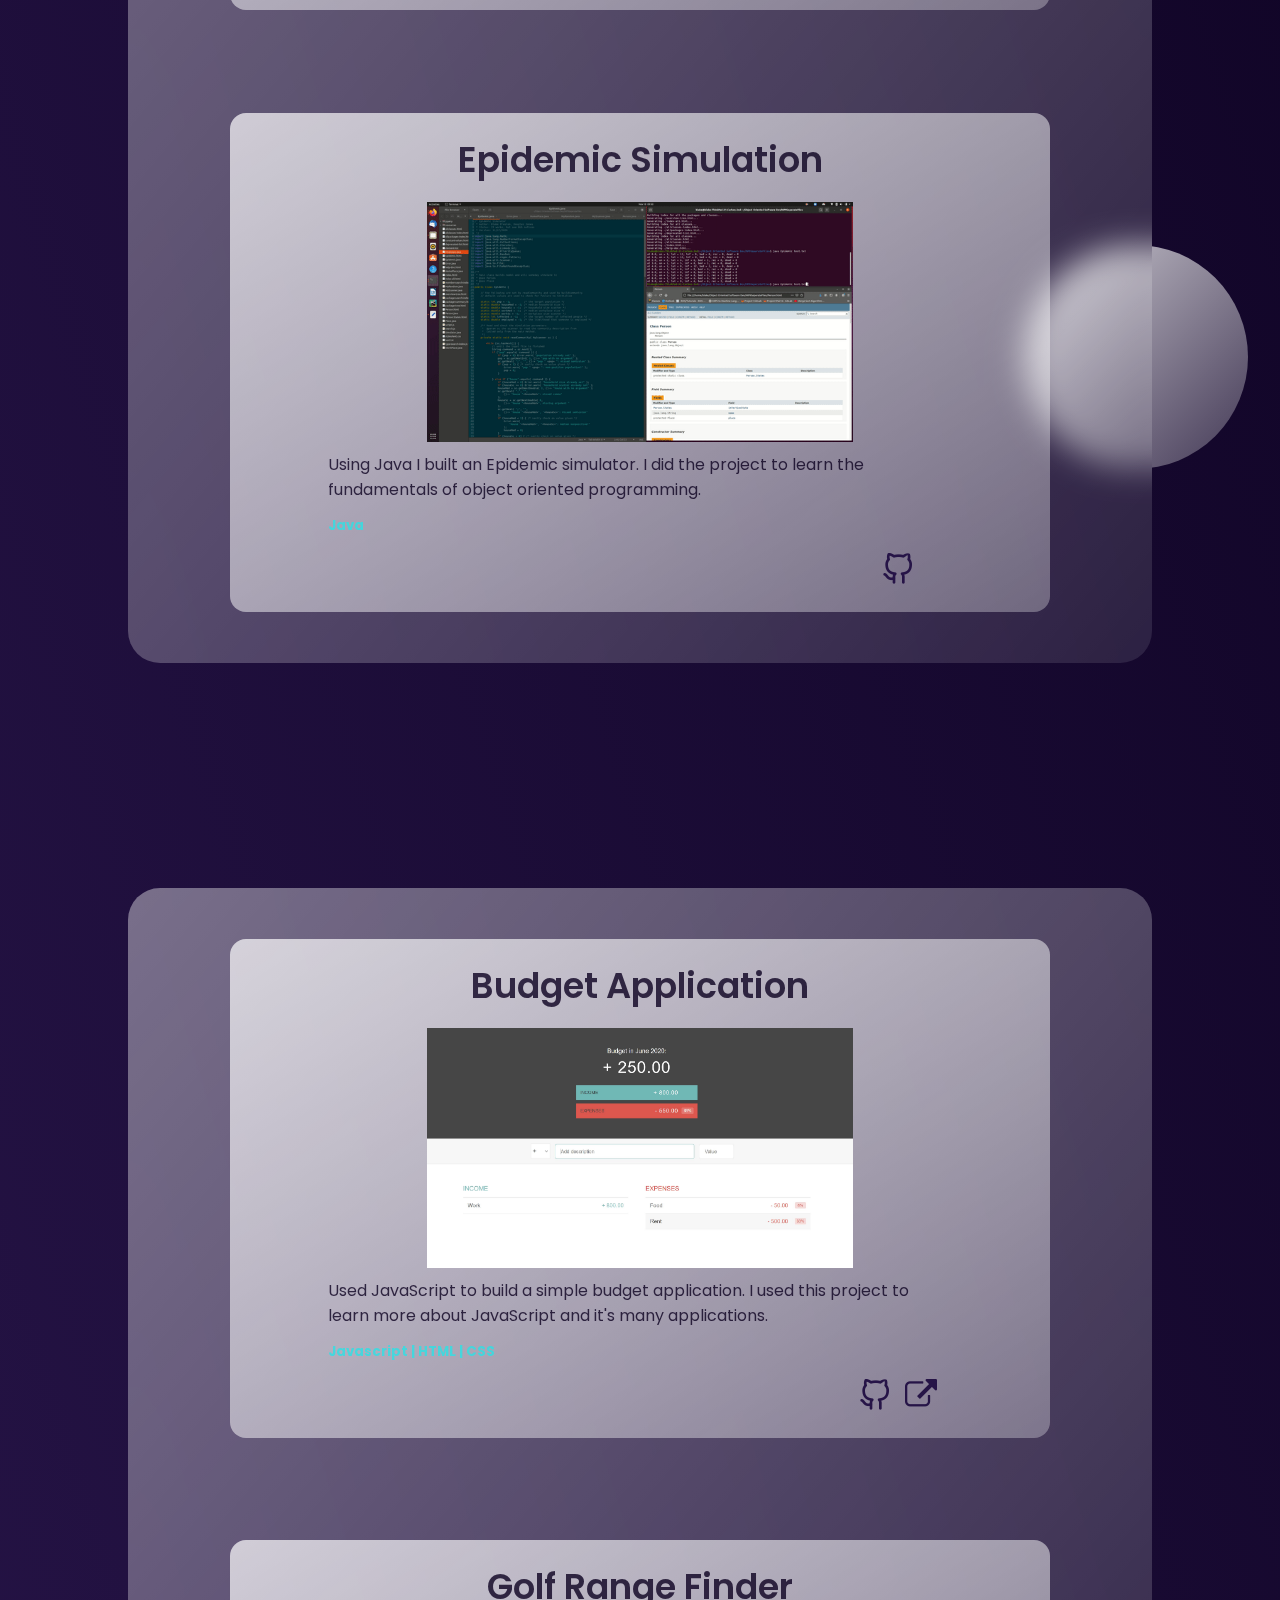
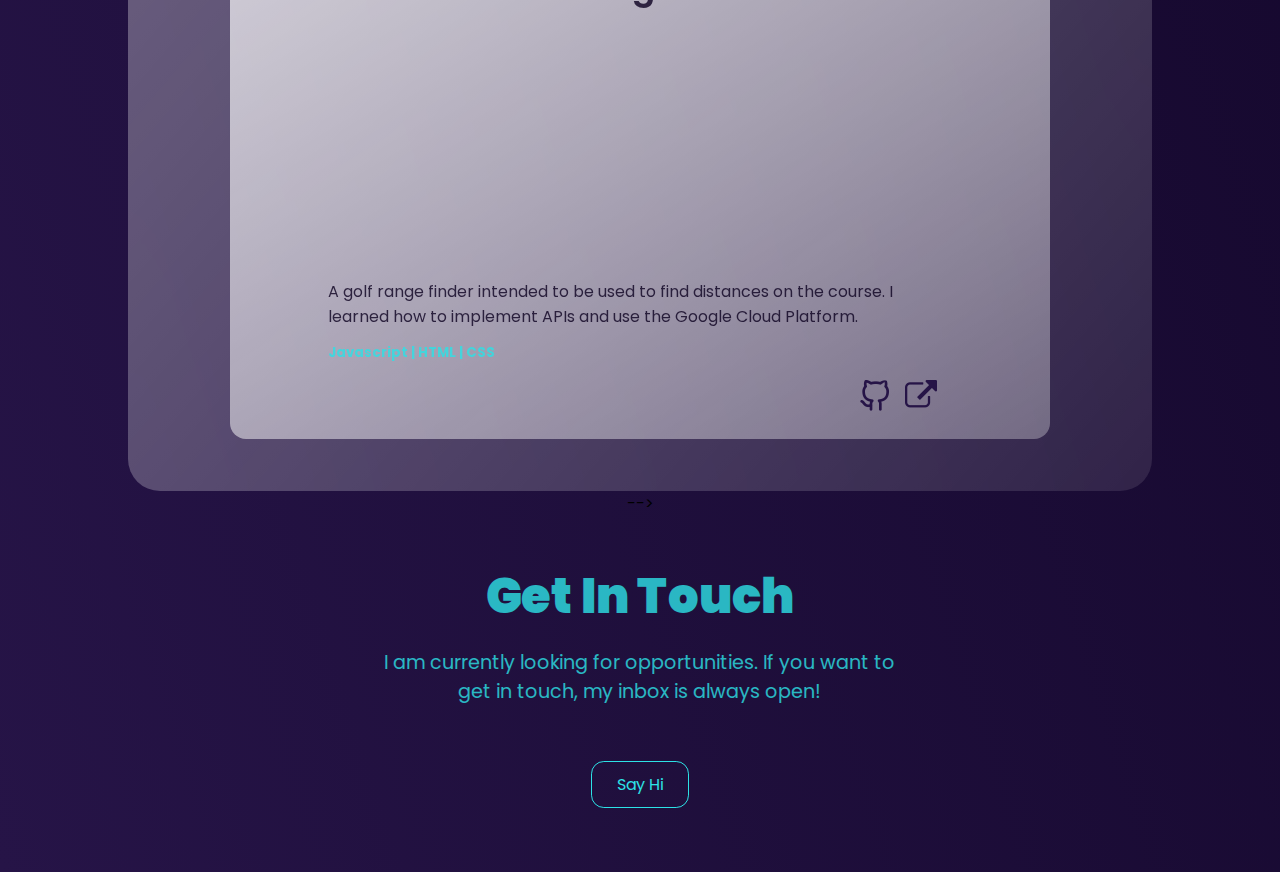
==== commit 73ca67d5: "Added more projects" ====
--- a/index.html
+++ b/index.html
@@ -170,7 +170,7 @@
             </div>
         </section>
 
-        <section class="fourthContainer">
+        <!-- <section class="fourthContainer">
             <div class="projectsTab">
                 <h1>Racing Game</h1>
                 <img src="images/carGame.gif" alt="" id="projectImage">
@@ -184,7 +184,7 @@
                     <!-- <a href="https://blakebudgetapp.netlify.app/" target="_blank"><img src="images/link.png" alt=""></a> -->
                 </div>
             </div>
-        </section>
+        </section> -->
 
         <div class="contact">
             <h1>Get In Touch</h1>
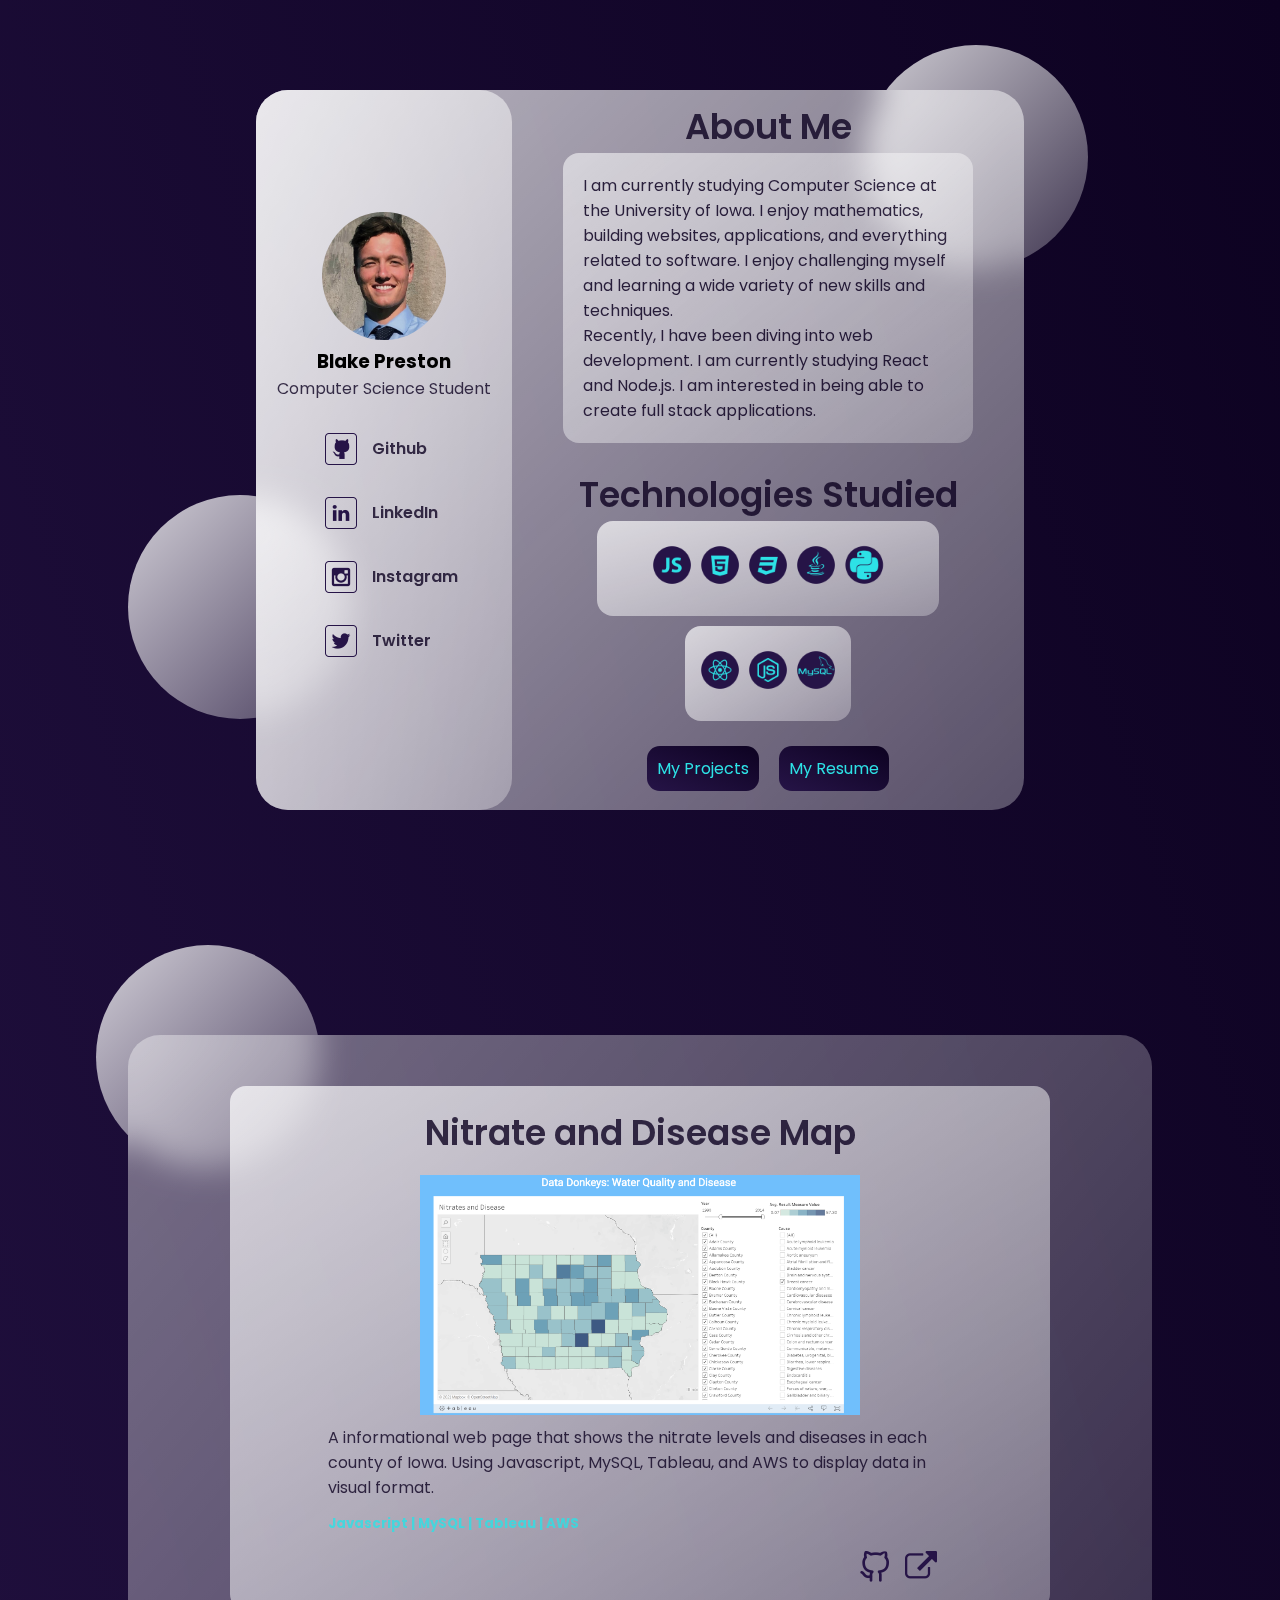
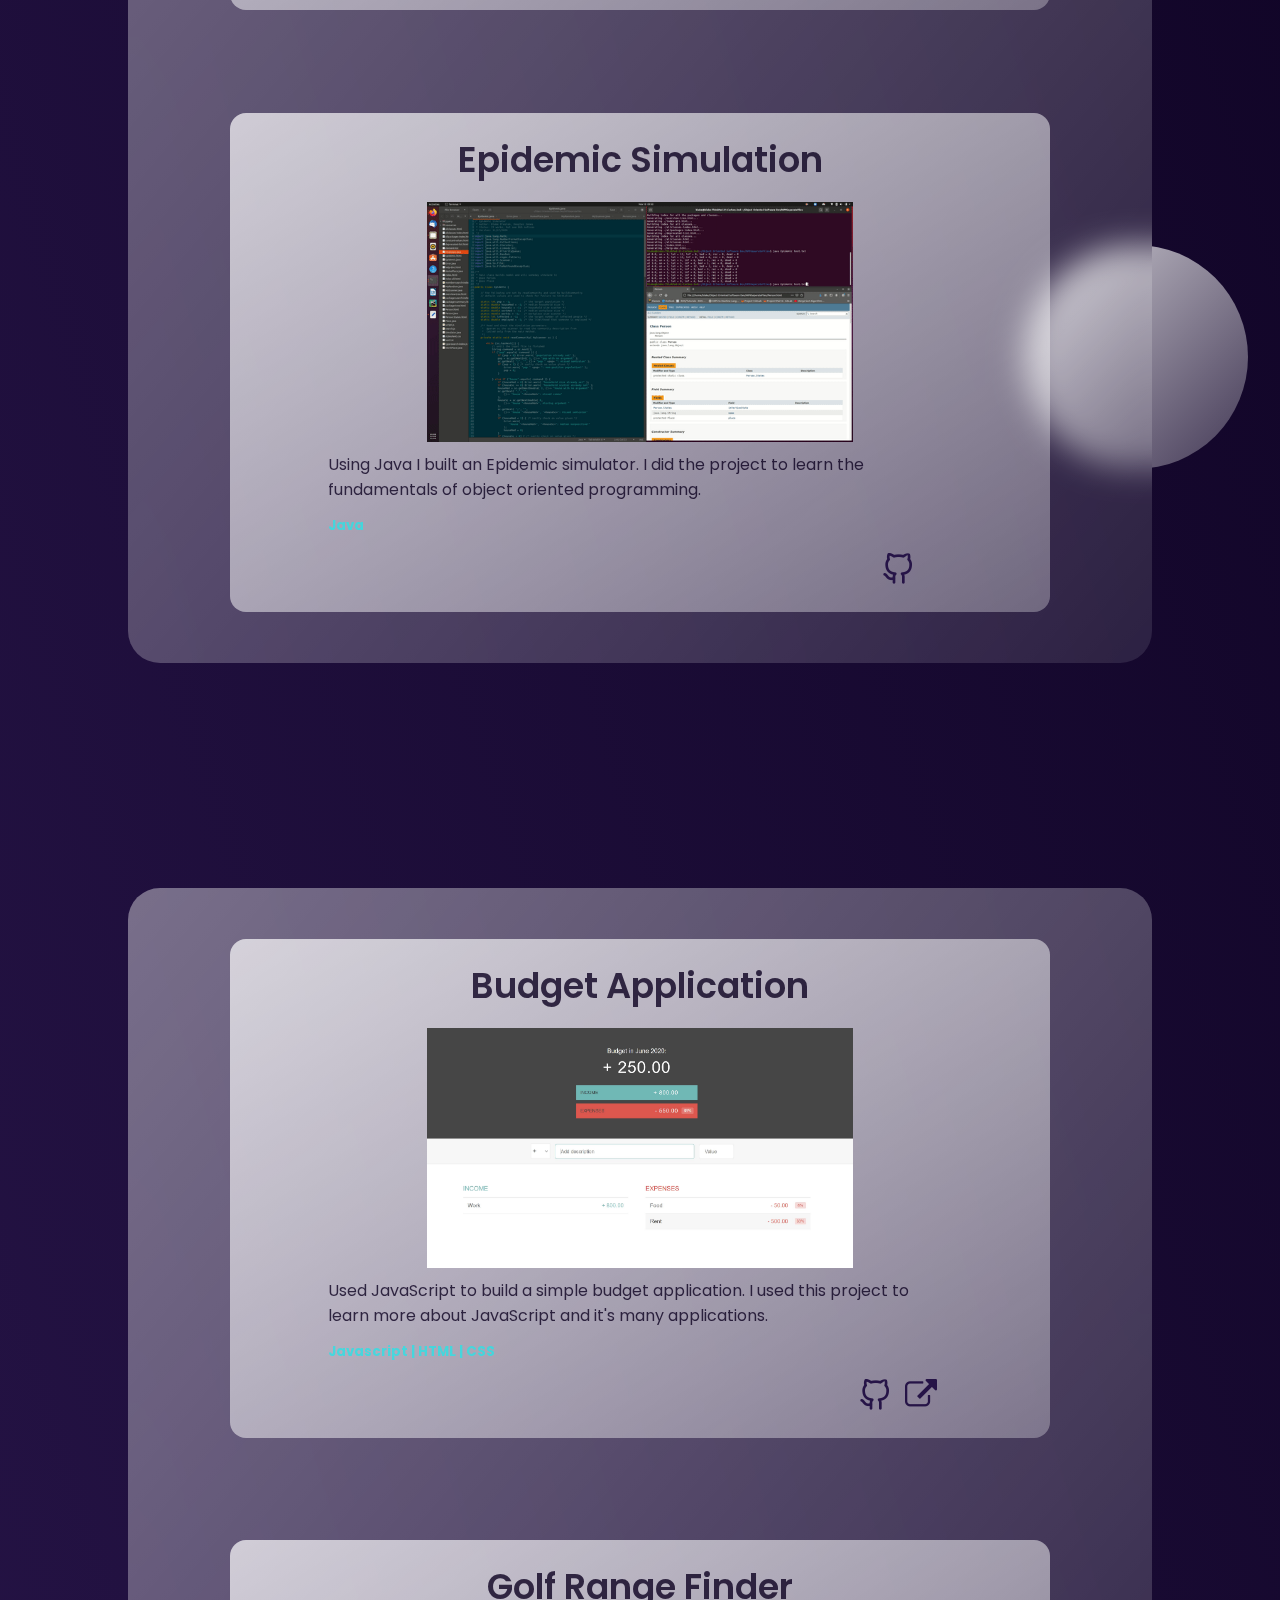
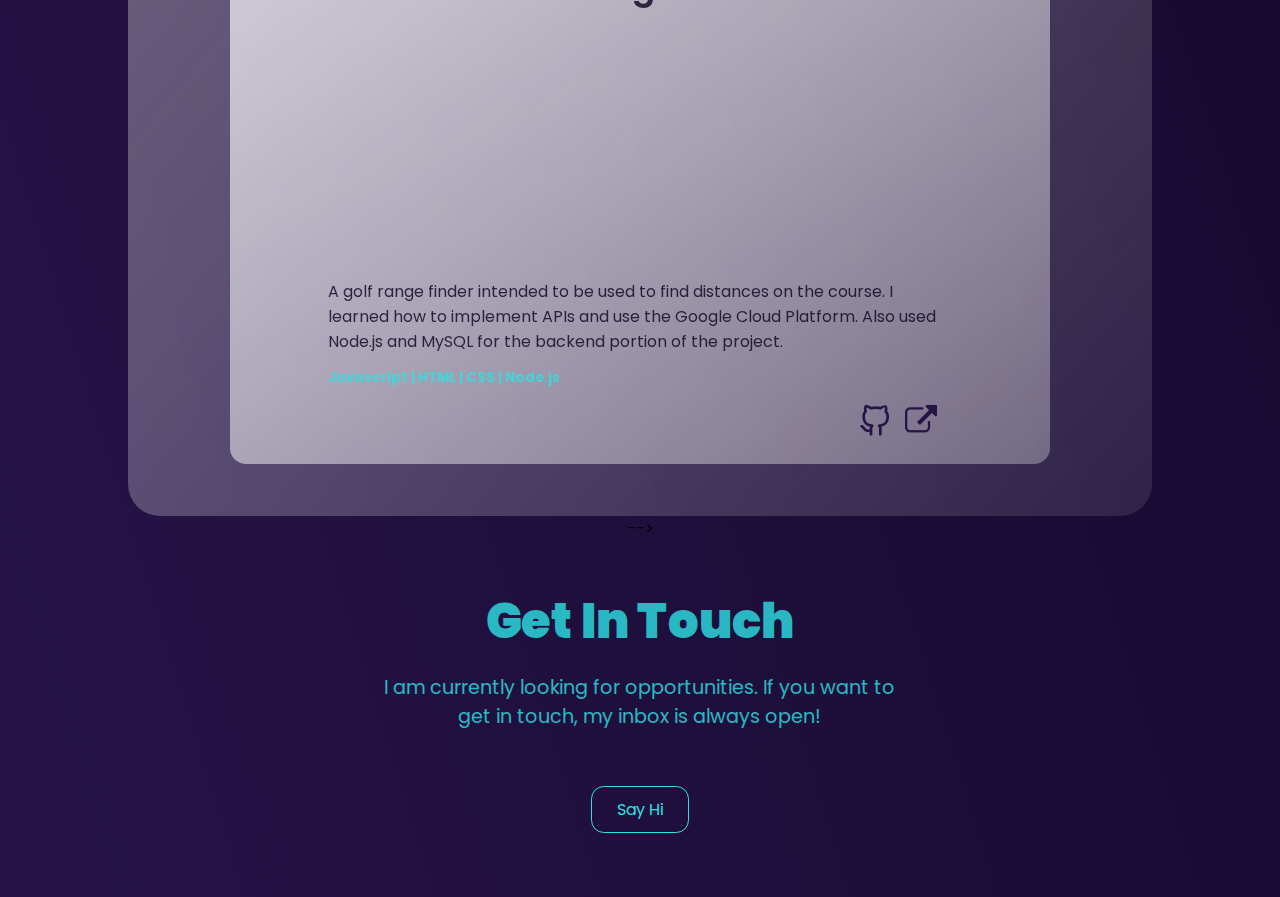
==== commit 42d70dad: "Updated golf tracking app section" ====
--- a/index.html
+++ b/index.html
@@ -160,9 +160,9 @@
                 <img src="images/rangeFinder.PNG" alt="" id="projectImage">
                 <p>
                     A golf range finder intended to be used to find distances on the course. I learned how to implement
-                    APIs and use the Google Cloud Platform. 
-                </p>
-                <p><small>Javascript  |  HTML  |  CSS  </small></p>
+                    APIs and use the Google Cloud Platform. Also used Node.js and MySQL for the backend portion of the project.
+                </p>
+                <p><small>Javascript  |  HTML  |  CSS  | Node.js </small></p>
                 <div class="buttons">
                     <a href="https://github.com/blakepreston/GolfRangeFinder" target="_blank"><img src="images/gitmini.png" alt=""></a>
                     <a href="https://rangefinder.netlify.app/" target="_blank"><img src="images/link.png" alt=""></a>
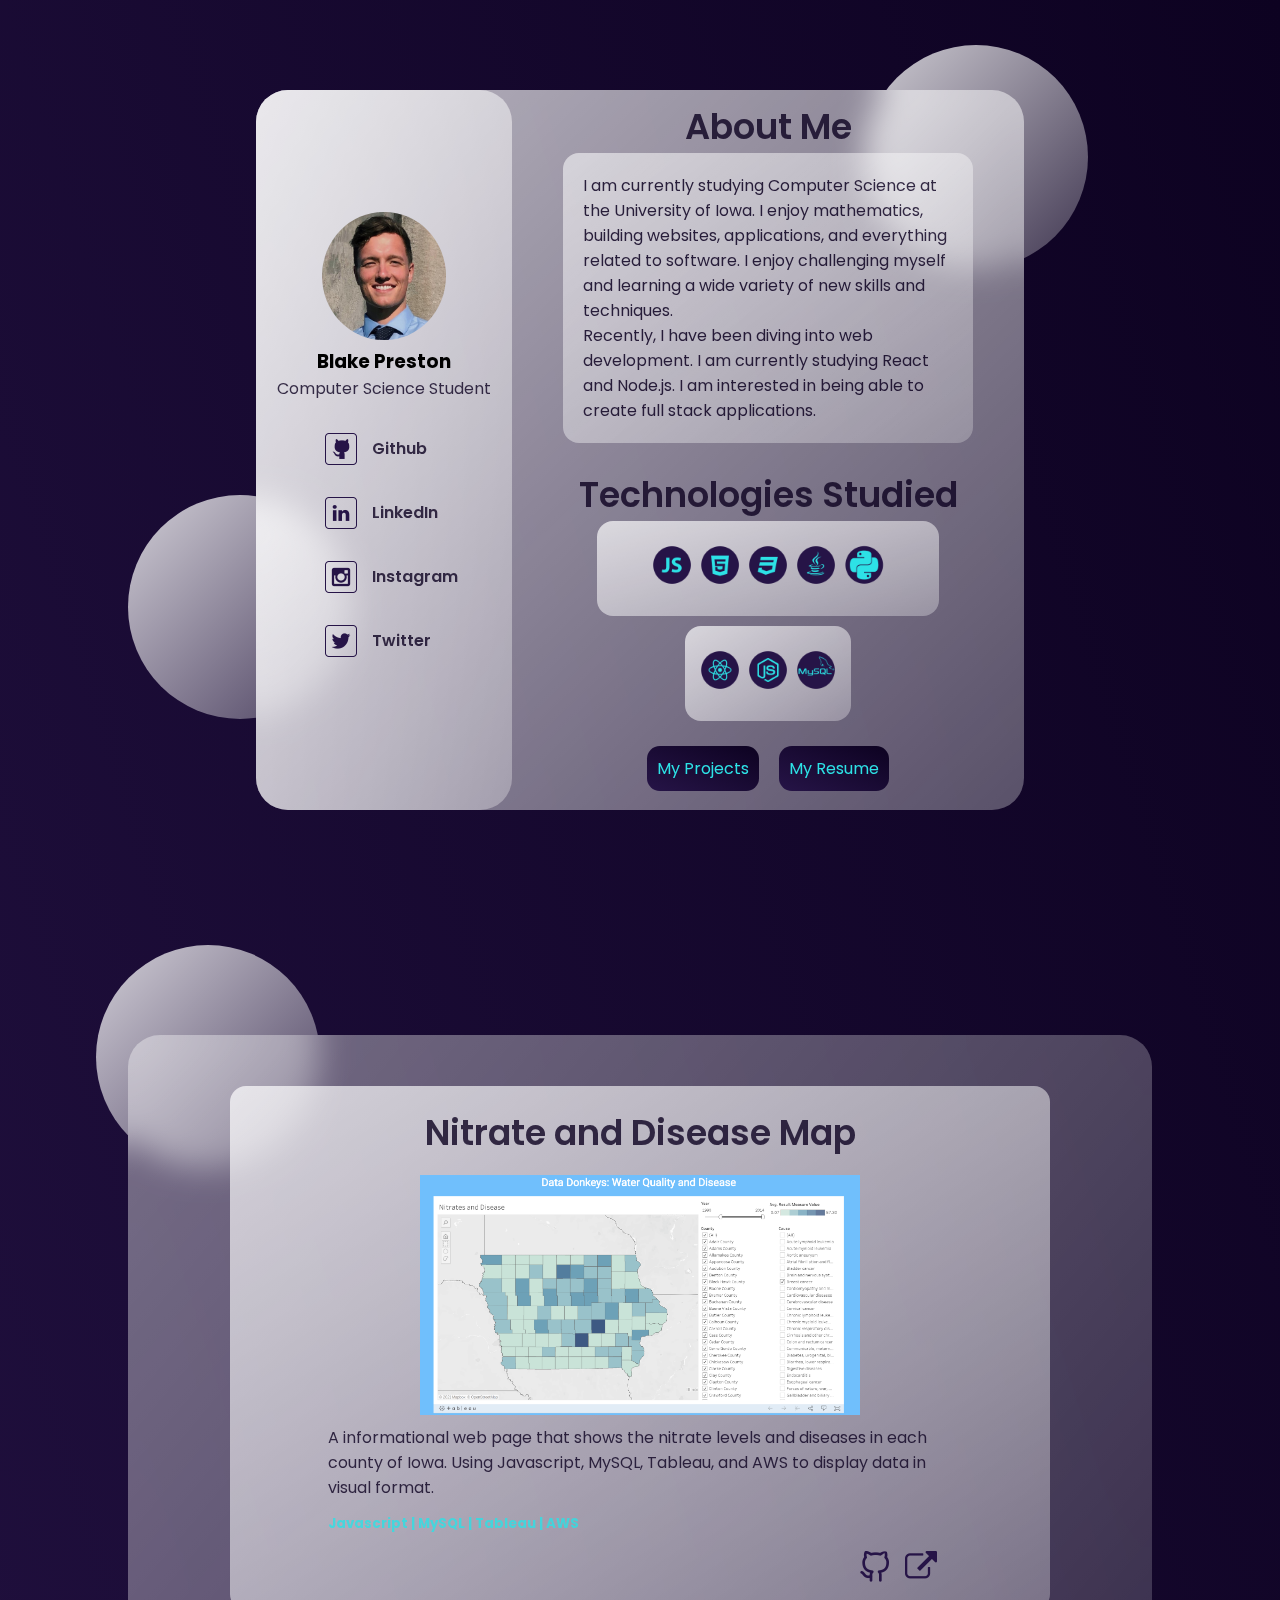
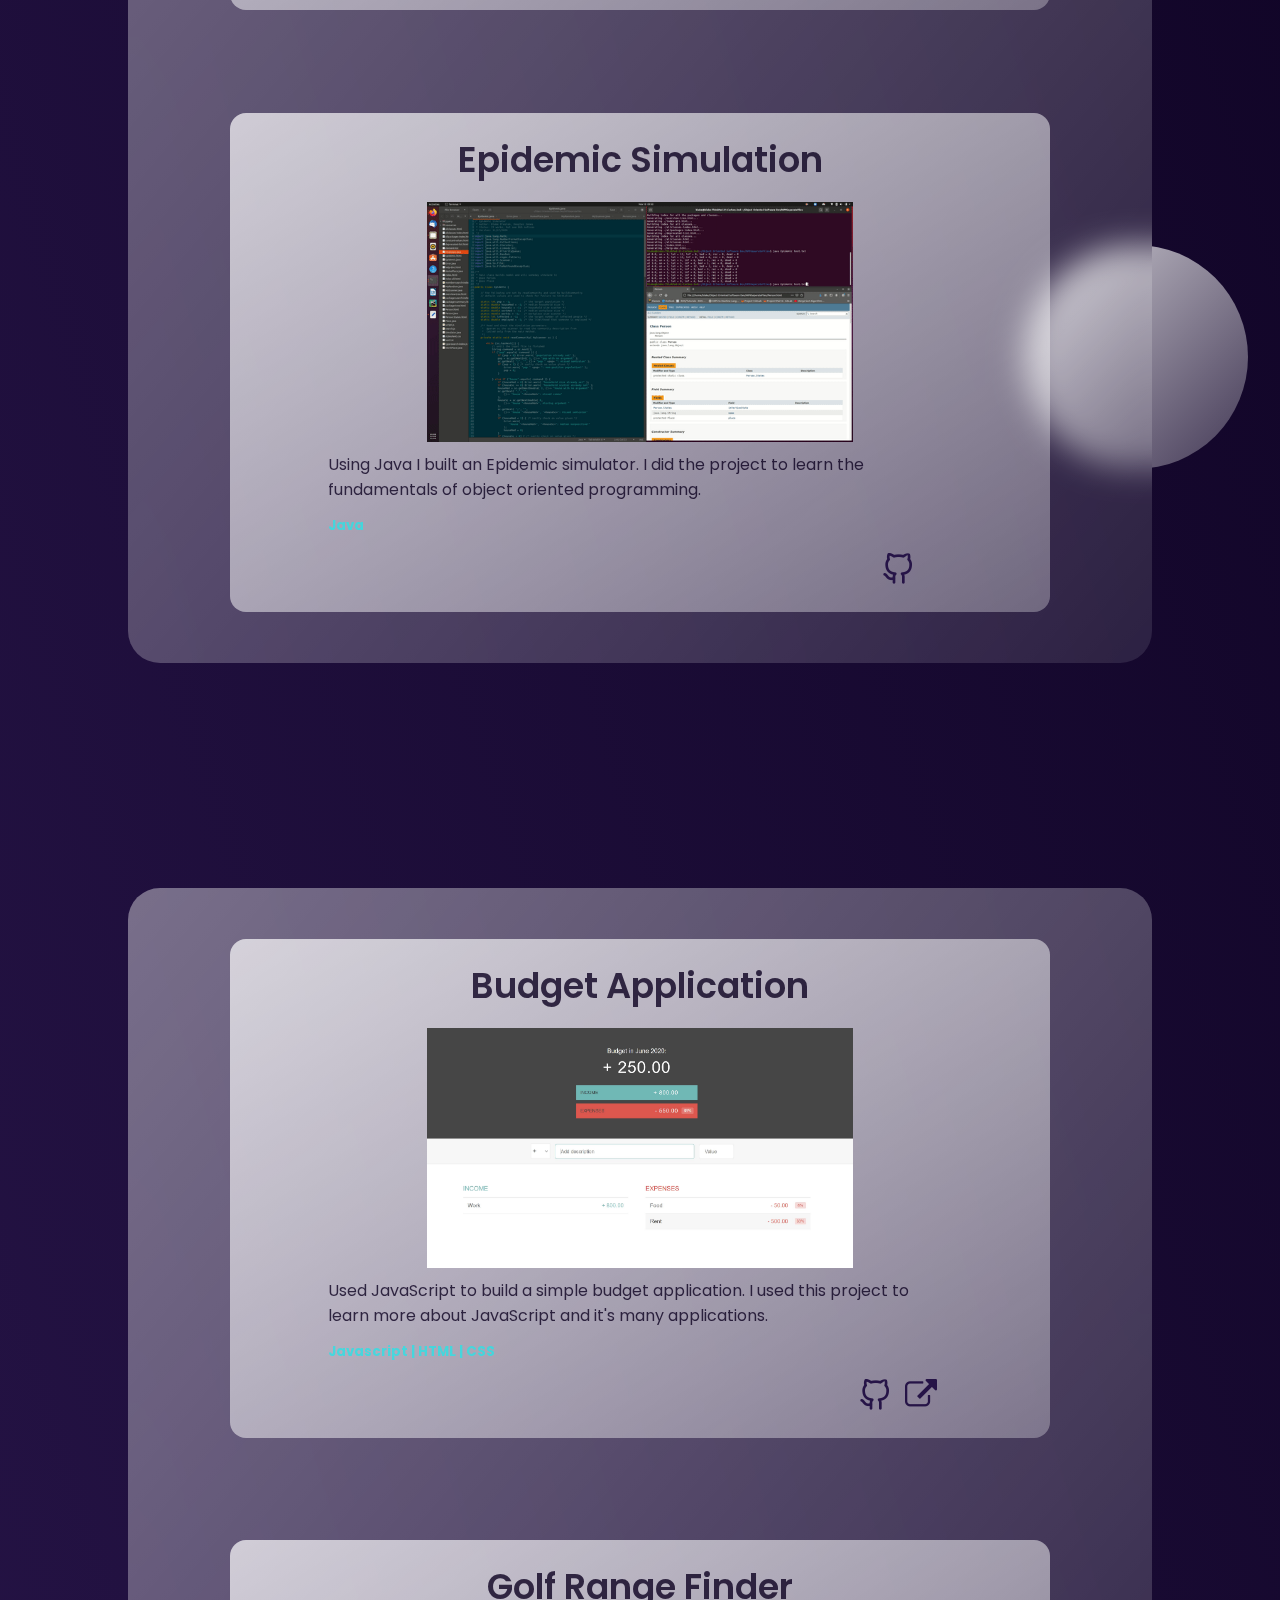
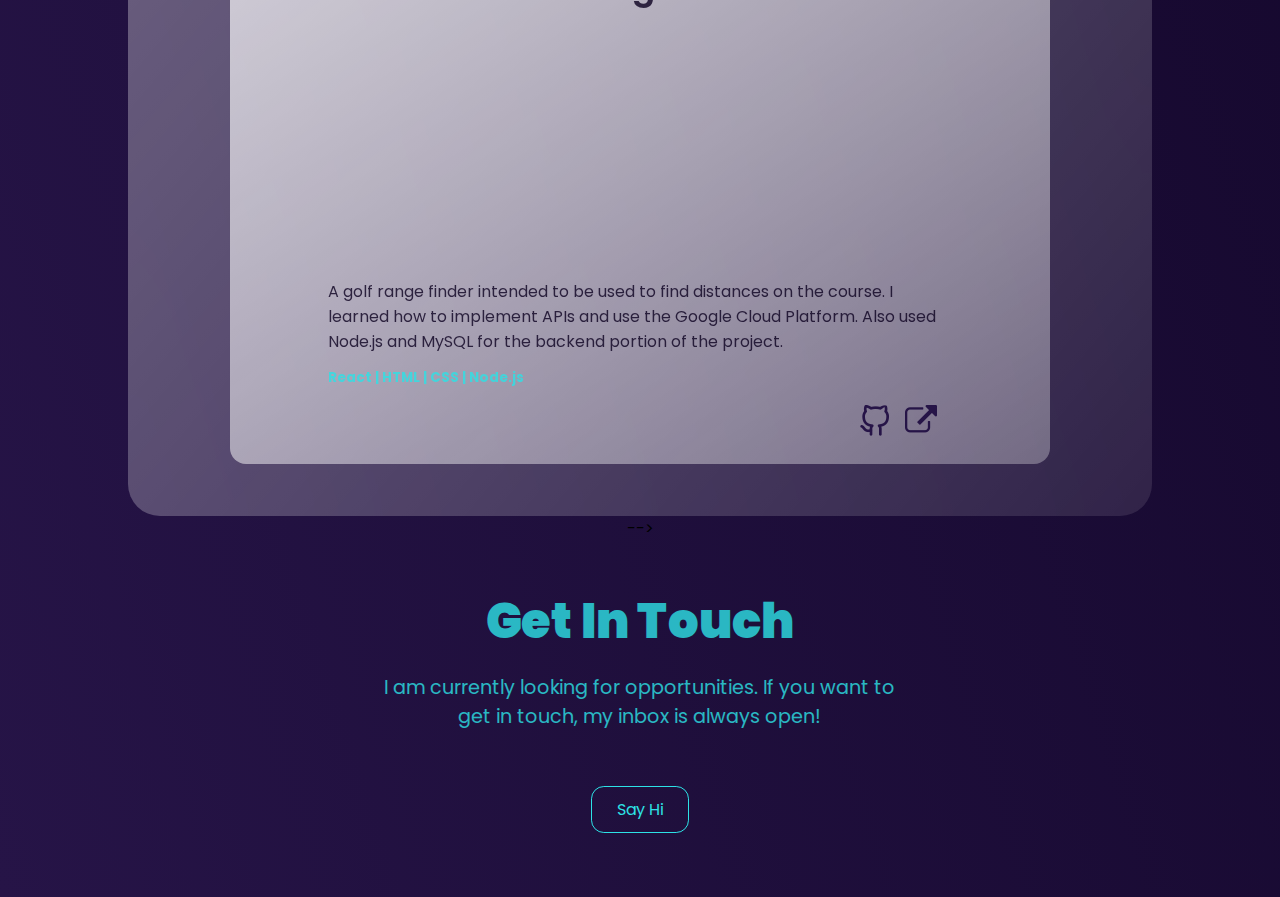
==== commit 8f32f7c8: "Updated golf tracking app section" ====
--- a/index.html
+++ b/index.html
@@ -162,7 +162,7 @@
                     A golf range finder intended to be used to find distances on the course. I learned how to implement
                     APIs and use the Google Cloud Platform. Also used Node.js and MySQL for the backend portion of the project.
                 </p>
-                <p><small>Javascript  |  HTML  |  CSS  | Node.js </small></p>
+                <p><small>React  |  HTML  |  CSS  | Node.js </small></p>
                 <div class="buttons">
                     <a href="https://github.com/blakepreston/GolfRangeFinder" target="_blank"><img src="images/gitmini.png" alt=""></a>
                     <a href="https://rangefinder.netlify.app/" target="_blank"><img src="images/link.png" alt=""></a>
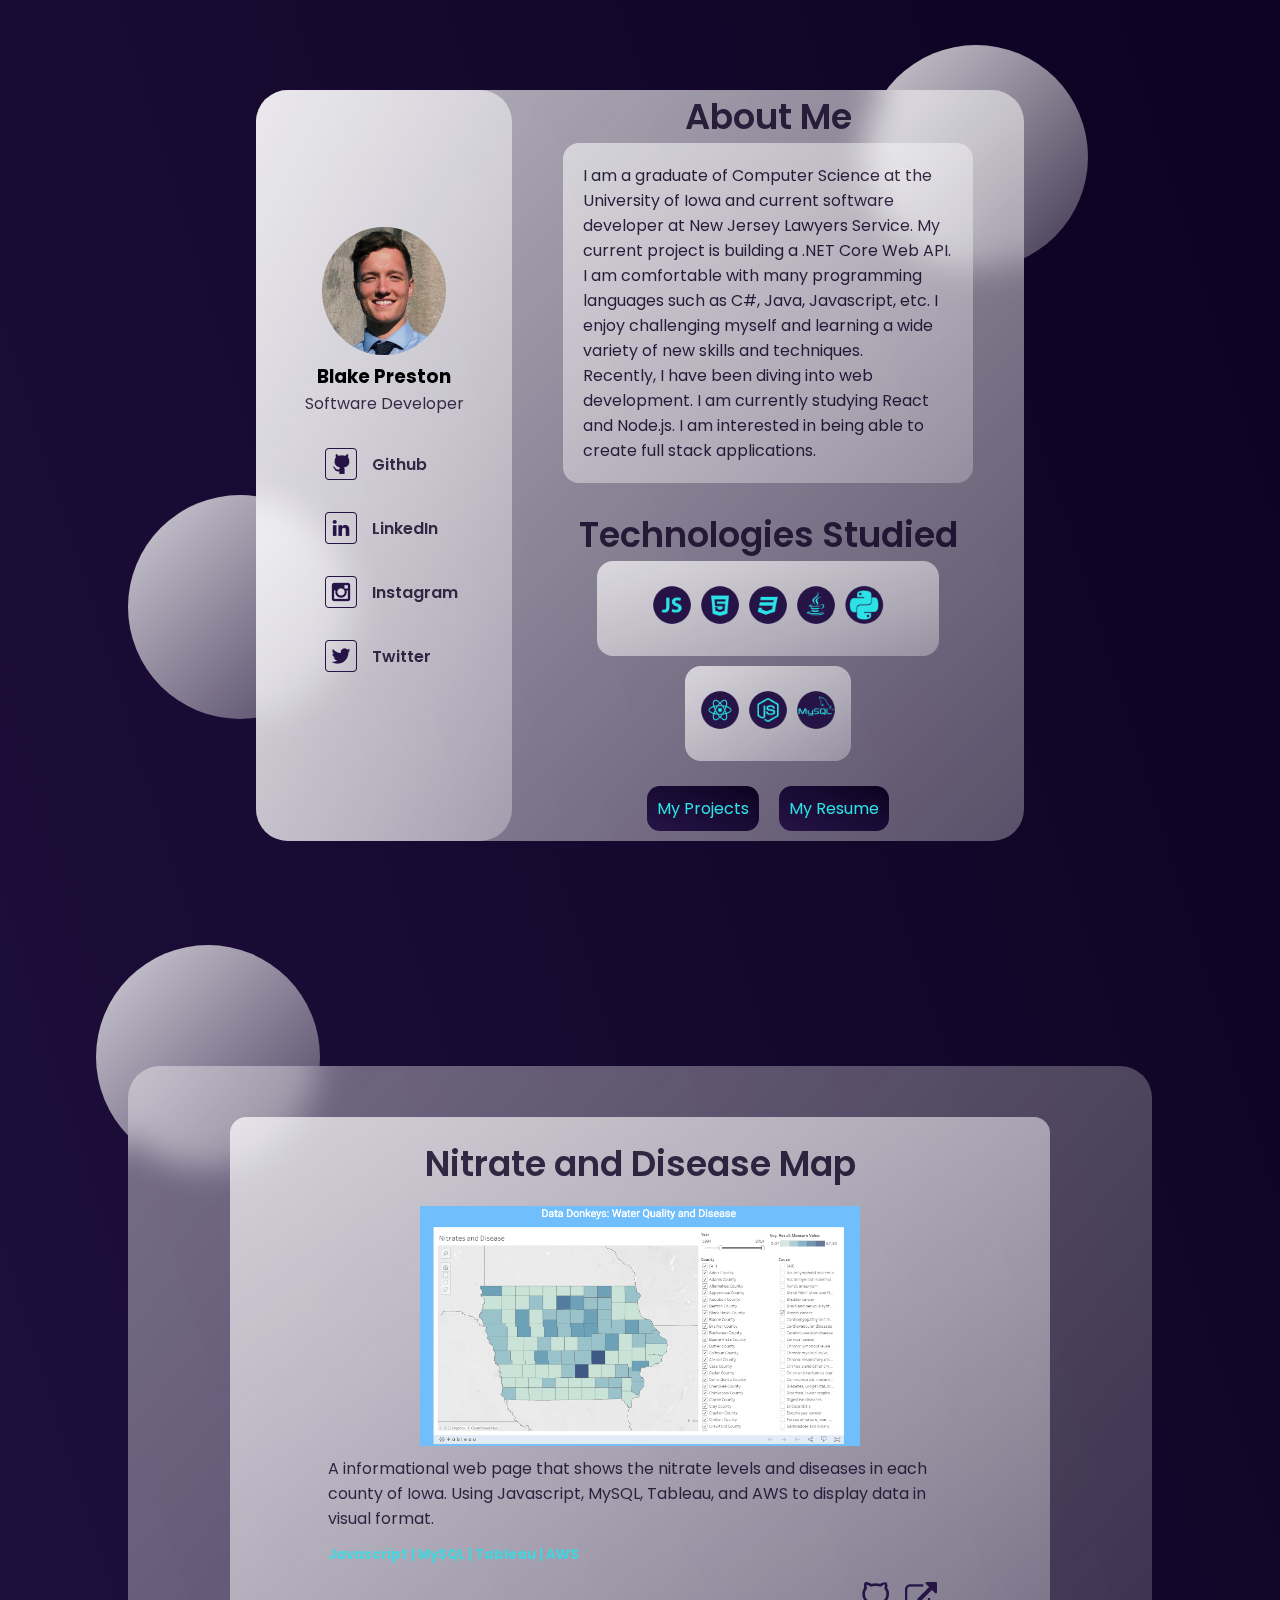
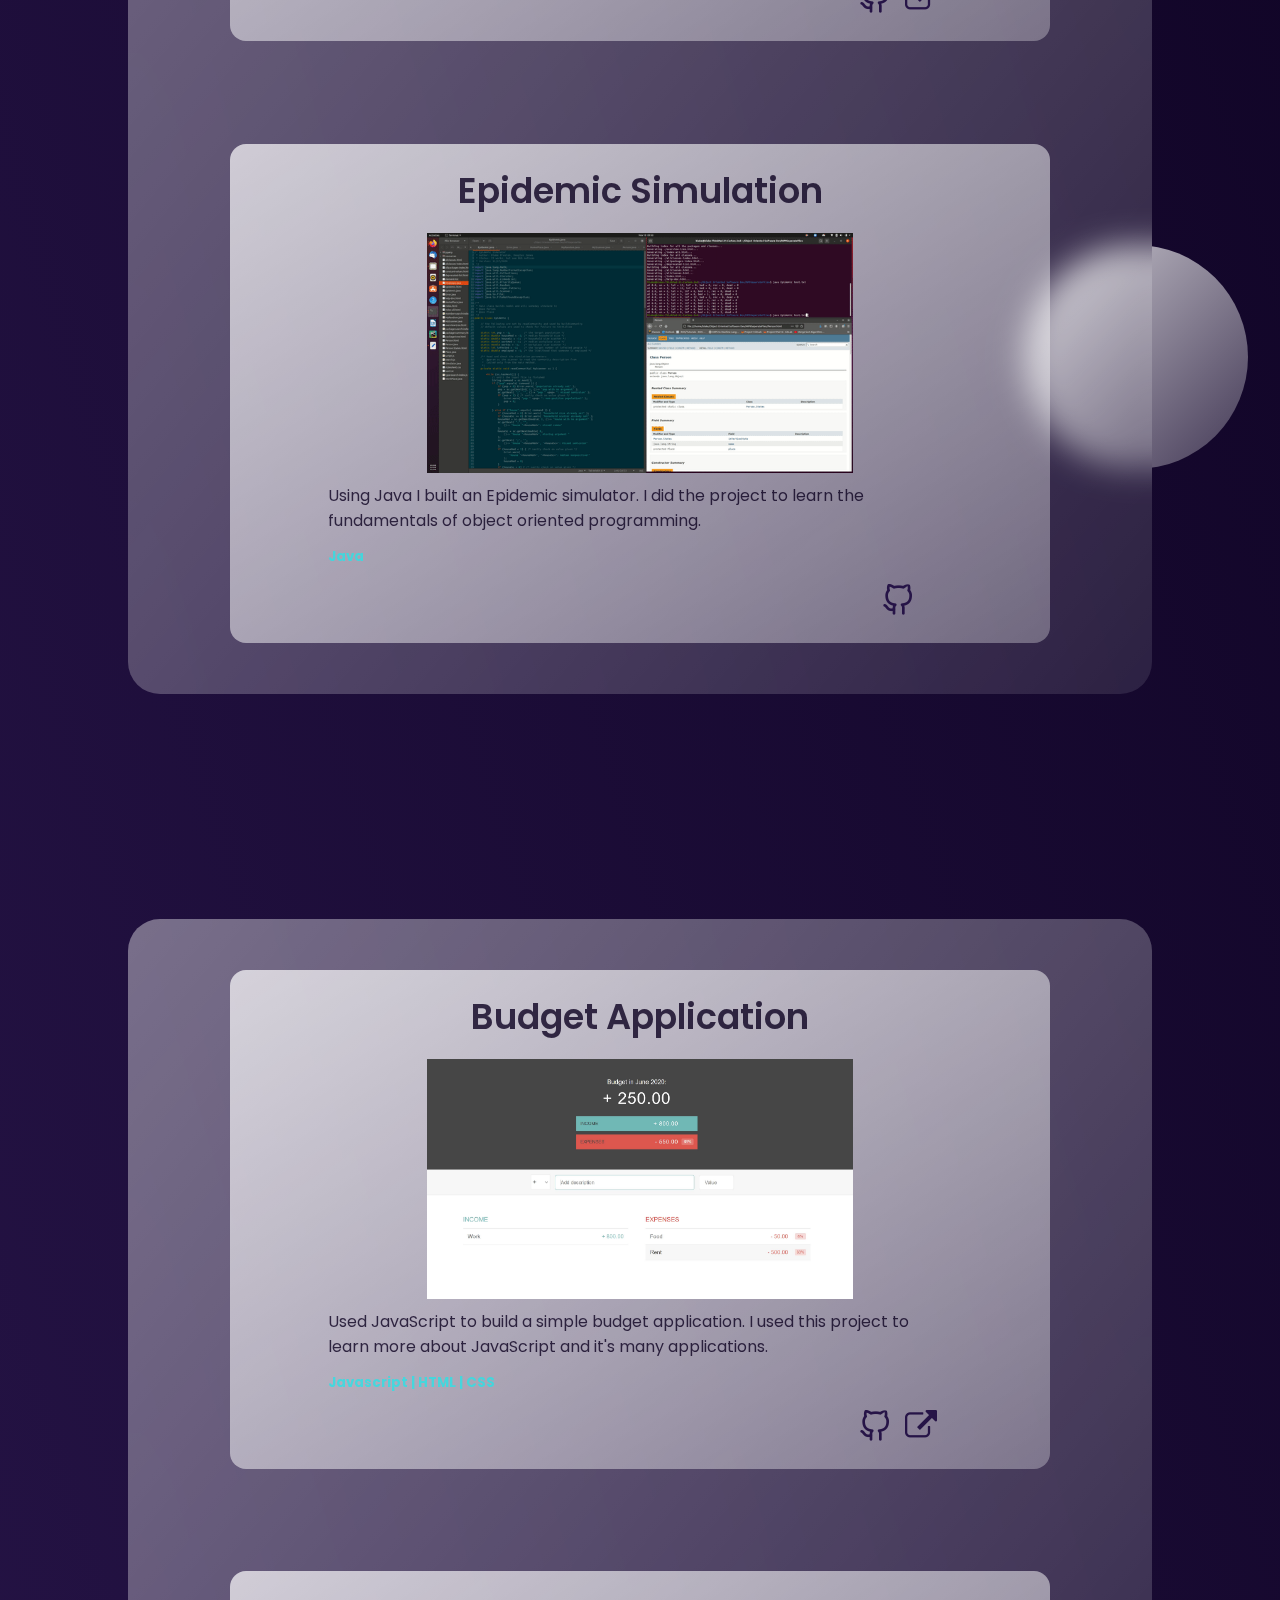
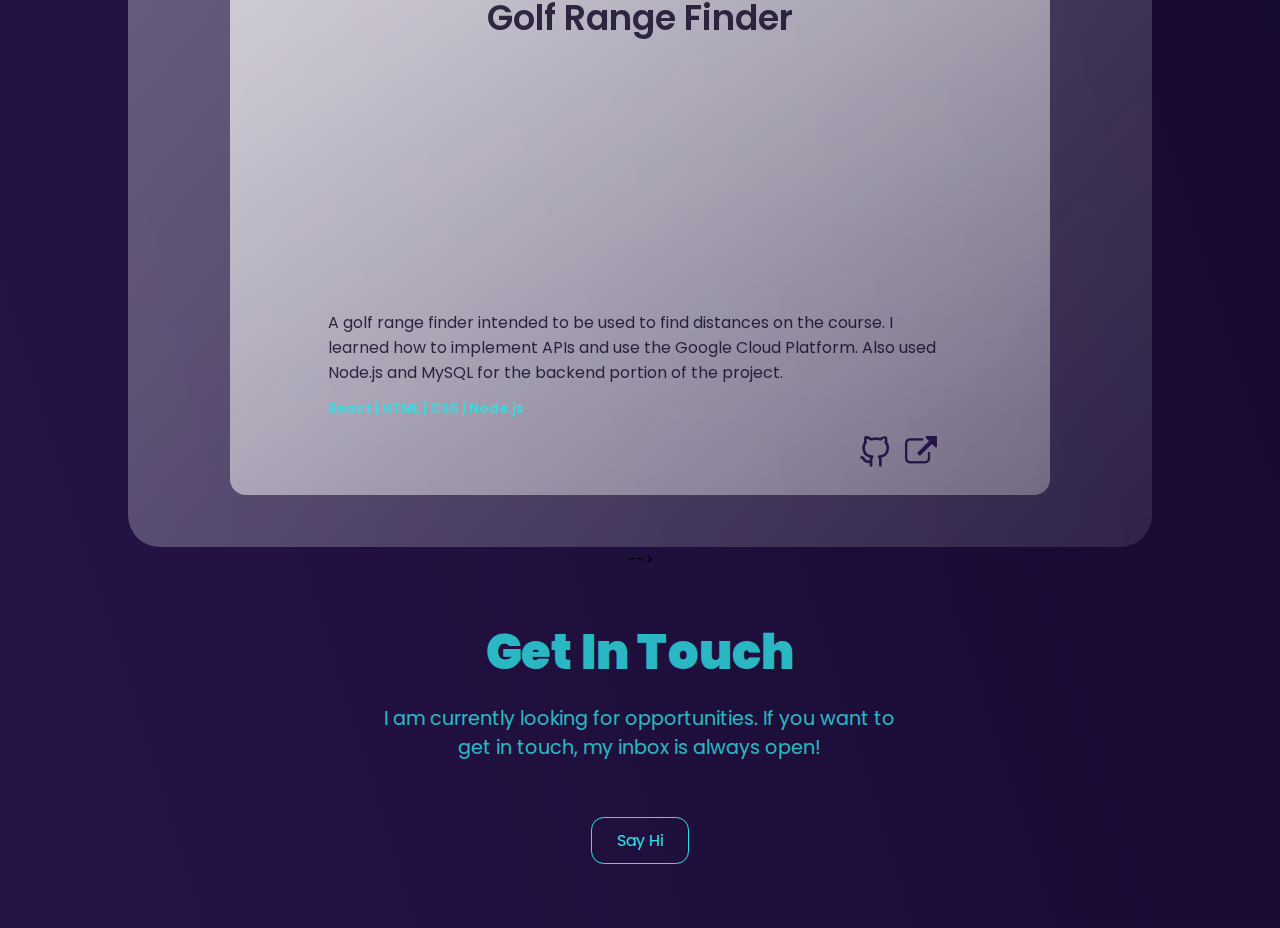
==== commit 30c4ca00: "Update about me section" ====
--- a/index.html
+++ b/index.html
@@ -17,7 +17,7 @@
                 <div class="profile">
                     <img src="images/profilePicsmall.jpg" alt="" id="profileImage">
                     <h3>Blake Preston</h3>
-                    <p>Computer Science Student</p>
+                    <p>Software Developer</p>
                 </div>
                 <div class="links">
                     <a href="https://github.com/blakepreston" target="_blank" class="linkA">
@@ -51,8 +51,9 @@
             <div class="about">
                 <h1>About Me</h1>
                 <p>
-                    I am currently studying Computer Science at the University of Iowa. I enjoy mathematics, 
-                    building websites, applications, and everything related to software. I enjoy challenging 
+                    I am a graduate of Computer Science at the University of Iowa and current software developer at 
+                    New Jersey Lawyers Service. My current project is building a .NET Core Web API. I am comfortable
+                    with many programming languages such as C#, Java, Javascript, etc. I enjoy challenging 
                     myself and learning a wide variety of new skills and techniques.
                 <br>
                     Recently, I have been diving into web development. I am currently studying React and Node.js.
